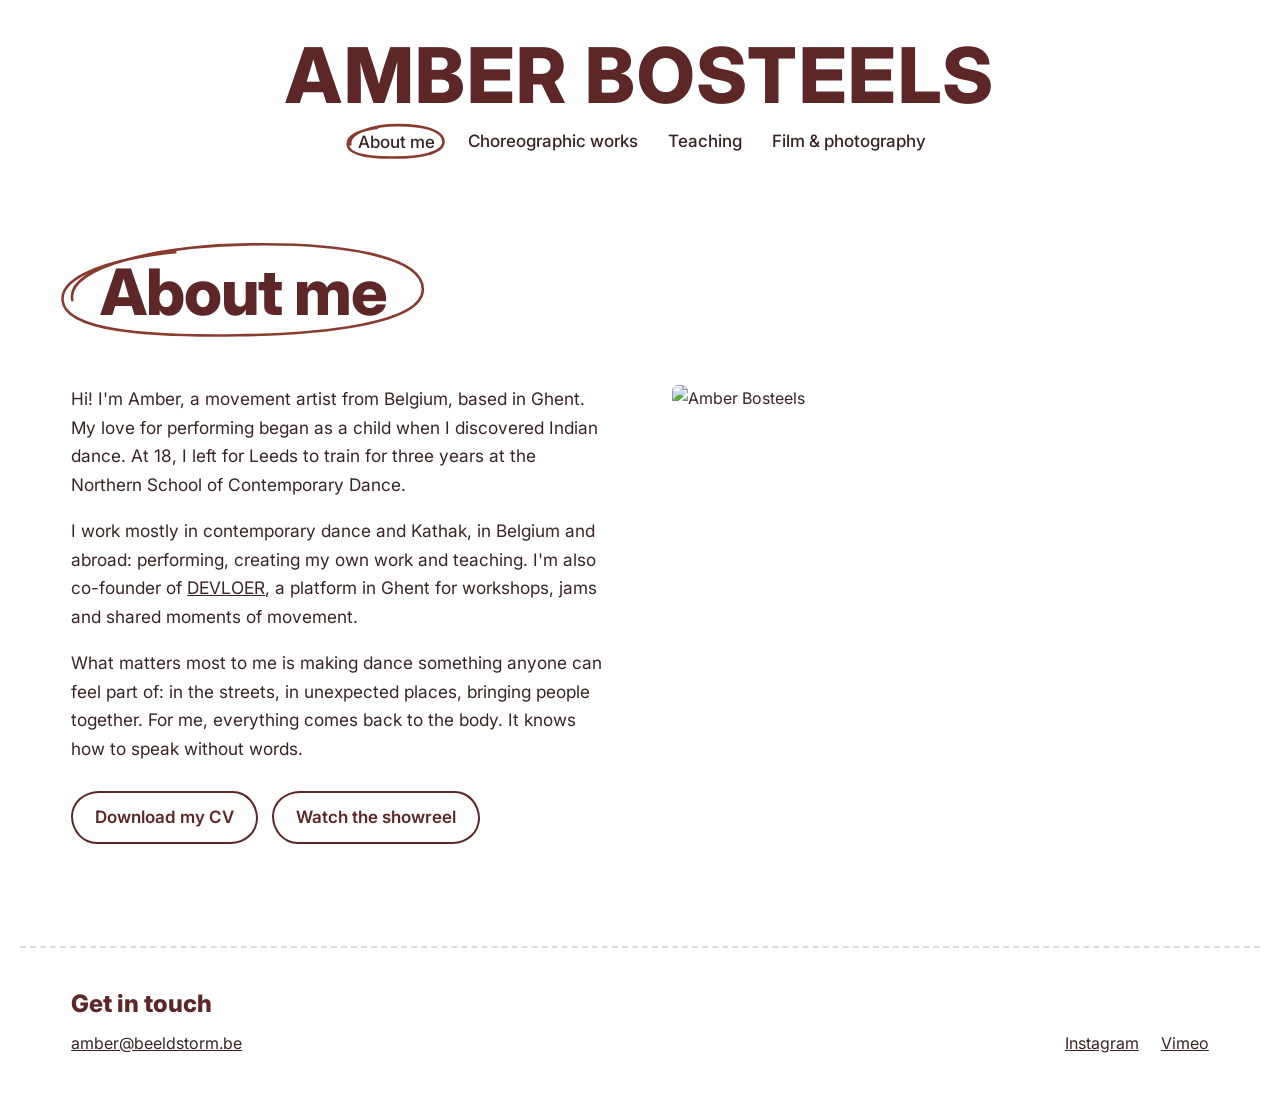
==== about.html @ 39d96292 "Add files via upload" ====
<!doctype html>
<html lang="en">
<head>
<meta charset="utf-8">
<meta name="viewport" content="width=device-width, initial-scale=1">
<title>About me | Amber Bosteels</title>
<meta name="description" content="Amber Bosteels, movement artist based in Ghent, Belgium.">
<link rel="stylesheet" href="style.css?v=5">
</head>
<body>

<header class="site-header">
  <a class="brand" href="index.html">AMBER BOSTEELS</a>
  <nav>
    <a href="about.html" aria-current="page" class="circled red">About me</a>
    <a href="works.html">Choreographic works</a>
    <a href="teaching.html">Teaching</a>
    <a href="film.html">Film &amp; photography</a>
  </nav>
</header>

<main>

  <section class="page">
    <h1 class="page-title"><span class="circled red">About me</span></h1>
    <div class="two-col">
      <div class="intro">
        <p>Hi! I'm Amber, a movement artist from Belgium, based in Ghent. My love for performing began as a child when I discovered Indian dance. At 18, I left for Leeds to train for three years at the Northern School of Contemporary Dance.</p>
        <p>I work mostly in contemporary dance and Kathak, in Belgium and abroad: performing, creating my own work and teaching. I'm also co-founder of <a href="https://www.instagram.com/devloer.broei/" target="_blank" rel="noopener">DEVLOER</a>, a platform in Ghent for workshops, jams and shared moments of movement.</p>
        <p>What matters most to me is making dance something anyone can feel part of: in the streets, in unexpected places, bringing people together. For me, everything comes back to the body. It knows how to speak without words.</p>
        <div class="buttons">
          <a class="button" href="cv.pdf" download>Download my CV</a>
          <a class="button" href="https://vimeo.com/1131301083" target="_blank" rel="noopener">Watch the showreel</a>
        </div>
      </div>
      <img src="https://static.wixstatic.com/media/43d5c8_027d87517b894922ac248a92ec621e15~mv2.jpg" alt="Amber Bosteels">
    </div>
  </section>

</main>

<footer>
  <div>
    <h2>Get in touch</h2>
    <p><a href="mailto:amber@beeldstorm.be">amber@beeldstorm.be</a></p>
  </div>
  <div class="socials">
    <a href="https://www.instagram.com/amberbosteels/" target="_blank" rel="noopener">Instagram</a>
    <a href="https://vimeo.com/user115808137" target="_blank" rel="noopener">Vimeo</a>
  </div>
</footer>

</body>
</html>
---- style.css ----
@import url('https://fonts.googleapis.com/css2?family=Inter:wght@400;500;600;800&display=swap');

:root {
  --paper: #ffffff;
  --card: #f7f1e4;
  --ink: #3a2424;
  --soft: #6a4545;
  --line: rgba(93, 39, 39, .18);
  --burgundy: #5d2727;
  --rust: #883c2f;
  --rose: #a45f53;
  --green: #2f5a4a;
  --max: 1240px;
  --side: clamp(18px, 4vw, 56px);
  --hand: "Inter", Helvetica, Arial, sans-serif;
}

* { box-sizing: border-box; }
html { scroll-behavior: smooth; }
@media (prefers-reduced-motion: reduce) { html { scroll-behavior: auto; } }
body {
  margin: 0;
  background: var(--paper);
  color: var(--ink);
  font-family: "Inter", Helvetica, Arial, sans-serif;
  font-size: clamp(16px, 1.1vw, 18.5px);
  line-height: 1.65;
}
a { color: inherit; }
img { display: block; width: 100%; height: auto; }
a:focus-visible { outline: 3px solid var(--rust); outline-offset: 4px; border-radius: 4px; }

/* ---------- Hand-drawn circle ---------- */
.circled { position: relative; display: inline-block; padding: .15em .45em; z-index: 0; }
.circled::after {
  content: ""; position: absolute; z-index: -1;
  inset: -.18em -.3em -.12em -.35em;
  background: center / 100% 100% no-repeat;
  transform: rotate(-2deg);
  pointer-events: none;
}
.circled.red::after    { background-image: url("data:image/svg+xml,%3Csvg xmlns='http://www.w3.org/2000/svg' viewBox='0 0 200 60' preserveAspectRatio='none'%3E%3Cpath d='M12 33C9 13 62 4 104 5c48 1 90 10 89 29-1 19-52 23-96 22C49 55 8 50 7 33 6 19 34 10 66 8' fill='none' stroke='%23883c2f' stroke-width='2.6' stroke-linecap='round' vector-effect='non-scaling-stroke'/%3E%3C/svg%3E"); }
.circled.blue::after   { background-image: url("data:image/svg+xml,%3Csvg xmlns='http://www.w3.org/2000/svg' viewBox='0 0 200 60' preserveAspectRatio='none'%3E%3Cpath d='M186 22C176 6 122 3 88 5 42 8 6 18 8 34c2 17 48 23 94 21 46-2 92-9 90-27-1-12-26-20-58-23' fill='none' stroke='%235d2727' stroke-width='2.6' stroke-linecap='round' vector-effect='non-scaling-stroke'/%3E%3C/svg%3E"); }
.circled.yellow::after { background-image: url("data:image/svg+xml,%3Csvg xmlns='http://www.w3.org/2000/svg' viewBox='0 0 200 60' preserveAspectRatio='none'%3E%3Cpath d='M20 40C2 26 36 6 98 5c56-1 98 11 95 29-3 17-58 22-104 21C40 54 4 46 9 30 13 17 44 9 80 7' fill='none' stroke='%23a45f53' stroke-width='2.6' stroke-linecap='round' vector-effect='non-scaling-stroke'/%3E%3C/svg%3E"); }
.circled.cream::after { background-image: url("data:image/svg+xml,%3Csvg xmlns='http://www.w3.org/2000/svg' viewBox='0 0 200 60' preserveAspectRatio='none'%3E%3Cpath d='M20 40C2 26 36 6 98 5c56-1 98 11 95 29-3 17-58 22-104 21C40 54 4 46 9 30 13 17 44 9 80 7' fill='none' stroke='%23f4ebd7' stroke-width='3.4' stroke-linecap='round' vector-effect='non-scaling-stroke'/%3E%3C/svg%3E"); }
.circled.green::after  { background-image: url("data:image/svg+xml,%3Csvg xmlns='http://www.w3.org/2000/svg' viewBox='0 0 200 60' preserveAspectRatio='none'%3E%3Cpath d='M30 10C68 2 156 2 188 22c14 16-30 33-90 34C46 57 6 48 8 31 10 16 50 8 92 6' fill='none' stroke='%232f5a4a' stroke-width='2.6' stroke-linecap='round' vector-effect='non-scaling-stroke'/%3E%3C/svg%3E"); }

/* ---------- Header ---------- */
.site-header {
  max-width: var(--max); margin: 0 auto;
  padding: 22px var(--side);
  display: flex; align-items: center; justify-content: space-between; gap: 16px 32px; flex-wrap: wrap;
}
.brand {
  font-family: var(--hand); font-weight: 800;
  font-size: clamp(22px, 2.2vw, 30px); text-decoration: none; letter-spacing: -.01em;
}
nav { display: flex; flex-wrap: wrap; gap: 6px 22px; font-family: var(--hand); font-size: 17px; }
nav a { text-decoration: none; padding: 2px 4px; }
nav a:hover { color: var(--rust); }
nav a[aria-current="page"] { position: relative; }

/* ---------- Home ---------- */
.hero { max-width: var(--max); margin: 0 auto; padding: 0 var(--side); }
.hero-frame { position: relative; overflow: hidden; border-radius: 6px; background: #000; }
.hero-frame img { width: 100%; height: auto; }
.hero-name {
  position: absolute; right: clamp(16px, 5%, 72px); bottom: clamp(14px, 9%, 80px);
  margin: 0; color: #fff;
  font-family: var(--hand); font-weight: 800; line-height: 1;
  font-size: clamp(32px, 6vw, 86px); letter-spacing: -.02em;
  text-align: right;
}
.hero-name .circled { padding: .1em .35em; }
.hero-name small {
  display: block; margin-top: .45em;
  font-size: .24em; font-weight: 400; letter-spacing: 0;
}

.themes {
  max-width: var(--max); margin: 0 auto;
  padding: clamp(48px, 6vw, 88px) var(--side) 0;
  display: grid; grid-template-columns: repeat(2, 1fr); gap: clamp(28px, 4vw, 56px);
}
.theme { text-decoration: none; display: block; }
.theme-img { aspect-ratio: 4 / 3; overflow: hidden; border-radius: 6px; background: var(--line); }
.theme-img img { width: 100%; height: 100%; object-fit: cover; transition: transform .5s ease; }
.theme:hover .theme-img img { transform: scale(1.03); }
@media (prefers-reduced-motion: reduce) { .theme-img img { transition: none; } }
.theme h2 {
  font-family: var(--hand); font-weight: 800;
  font-size: clamp(26px, 2.6vw, 38px); line-height: 1.1; margin: 22px 0 6px;
}
.theme p { margin: 0 0 8px; color: var(--soft); max-width: 46ch; }
.theme .more { font-family: var(--hand); font-weight: 600; text-decoration: underline; text-decoration-thickness: 2px; text-underline-offset: 5px; }
.theme:hover .more { color: var(--rust); }

.doodle-tile {
  aspect-ratio: 4 / 3; border-radius: 6px; background: var(--card);
  display: grid; place-items: center;
}
.doodle-tile svg { width: 46%; height: auto; }

/* ---------- Inner pages ---------- */
.page { max-width: var(--max); margin: 0 auto; padding: clamp(32px, 5vw, 72px) var(--side) 0; }
.page-title {
  font-family: var(--hand); font-weight: 800;
  font-size: clamp(36px, 5vw, 68px); line-height: 1.05; margin: 0 0 clamp(28px, 4vw, 56px);
}
.intro { max-width: 64ch; font-size: 1.08em; }
.intro p { margin: 0 0 18px; }

.two-col { display: grid; grid-template-columns: 1fr 1fr; gap: clamp(28px, 5vw, 72px); align-items: start; }
.two-col img { border-radius: 6px; }

.buttons { display: flex; flex-wrap: wrap; gap: 14px; margin-top: 28px; }
.button {
  font-family: var(--hand); font-weight: 600; font-size: 17px;
  display: inline-block; padding: 10px 22px; text-decoration: none;
  border: 2.5px solid var(--ink); border-radius: 999px 900px 980px 920px / 900px 980px 920px 999px;
}
.button:hover { background: var(--ink); color: var(--paper); }

/* Works */
.work {
  display: grid; grid-template-columns: 3fr 2fr; gap: clamp(24px, 4vw, 60px);
  align-items: center; padding: clamp(32px, 4vw, 56px) 0;
}
.work + .work { border-top: 2px dashed var(--line); }
.work:nth-of-type(even) { grid-template-columns: 2fr 3fr; }
.work:nth-of-type(even) img { order: 2; }
.work img { border-radius: 6px; }
.work h2 { font-family: var(--hand); font-weight: 800; font-size: clamp(26px, 2.6vw, 38px); line-height: 1.15; margin: 0 0 16px; }
.credits { color: var(--soft); font-size: .95em; }
.credits strong { color: var(--ink); font-weight: 600; }
.text-link { font-family: var(--hand); font-weight: 600; text-decoration-thickness: 2px; text-underline-offset: 5px; }
.text-link:hover { color: var(--rust); }

/* Teaching */
.teach-photos { display: grid; grid-template-columns: 1fr 1fr; gap: 20px; margin: 0 0 clamp(36px, 5vw, 64px); }
.teach-photos img { aspect-ratio: 1; object-fit: cover; border-radius: 6px; }
.teach-list { display: grid; grid-template-columns: 1fr 1fr; gap: 8px clamp(32px, 5vw, 80px); }
.teach-item { padding: 22px 0; border-top: 2px dashed var(--line); }
.teach-item h2 { font-family: var(--hand); font-weight: 800; font-size: clamp(22px, 2vw, 28px); margin: 0 0 8px; }
.teach-item p { margin: 0; }

/* Film */
.film-links { display: flex; flex-wrap: wrap; gap: 14px; margin-top: 28px; }

/* ---------- Footer ---------- */
footer {
  max-width: var(--max); margin: clamp(64px, 8vw, 120px) auto 0;
  padding: 36px var(--side) 48px;
  display: flex; flex-wrap: wrap; justify-content: space-between; gap: 20px;
  border-top: 2px dashed var(--line);
}
footer h2 { font-family: var(--hand); font-weight: 800; font-size: 24px; margin: 0 0 6px; }
footer p { margin: 0; }
.socials { display: flex; gap: 22px; align-items: end; font-family: var(--hand); }

/* ---------- Responsive ---------- */
@media (max-width: 900px) {
  .two-col, .work, .work:nth-of-type(even), .teach-list { grid-template-columns: 1fr; }
  .work:nth-of-type(even) img { order: 0; }
}
@media (max-width: 640px) {
  .themes { grid-template-columns: 1fr; }
  .site-header { flex-direction: column; align-items: flex-start; }
  nav { gap: 4px 16px; font-size: 16px; }
  .hero-name { right: 14px; bottom: 14px; }
  .hero-name small { font-size: .32em; }
}

/* Wix palette: burgundy headings */
.brand, .page-title, .theme h2, .work h2, .teach-item h2, footer h2 { color: var(--burgundy); }
.brand, .page-title, .theme h2, .work h2, .teach-item h2 { letter-spacing: -.015em; }
.button { border-color: var(--burgundy); color: var(--burgundy); }
.button:hover { background: var(--burgundy); color: var(--paper); }

/* ---------- v5: Louis Thuriot-style home ---------- */
.site-header { flex-direction: column; justify-content: center; gap: 10px; padding-top: clamp(24px, 3vw, 40px); padding-bottom: clamp(18px, 2vw, 28px); text-align: center; }
.brand { font-size: clamp(34px, 6vw, 84px); font-weight: 800; letter-spacing: .02em; line-height: 1; }
nav { justify-content: center; font-weight: 500; }

/* full-bleed photos, no white edges */
.hero { max-width: none; padding: 0; }
.hero img { width: 100%; height: auto; display: block; }

.banners { display: block; }
.banner {
  position: relative; display: grid; place-items: center;
  height: clamp(240px, 38vw, 520px); overflow: hidden;
  text-decoration: none; background: var(--burgundy);
}
.banner img {
  position: absolute; inset: 0; width: 100%; height: 100%; object-fit: cover;
  transition: transform .6s ease;
}
.banner::before { content: ""; position: absolute; inset: 0; background: rgba(40, 20, 20, .32); z-index: 1; transition: background .3s; }
.banner:hover::before { background: rgba(40, 20, 20, .18); }
.banner:hover img { transform: scale(1.03); }
@media (prefers-reduced-motion: reduce) { .banner img, .banner::before { transition: none; } }
.banner-title {
  position: relative; z-index: 2;
  color: #fff; font-weight: 800; text-transform: uppercase; text-align: center;
  font-size: clamp(28px, 5.4vw, 80px); line-height: 1; letter-spacing: .01em;
  padding: 0 16px;
}
.banner-title .circled { padding: .12em .4em; }
.banner-title .circled::after { inset: -.12em -.2em -.08em -.25em; }
.banner-film svg { position: absolute; z-index: 1; width: clamp(110px, 16vw, 220px); opacity: .22; right: 8%; top: 50%; transform: translateY(-50%) rotate(-6deg); }
.banner-film::before { display: none; }

/* footer right after the banners */
.banners + * , main:has(.banners) + footer { margin-top: 0; }
@media (max-width: 640px) {
  .site-header { align-items: center; }
  .banner-title .circled::after { inset: -.2em -.15em -.12em -.2em; }
}
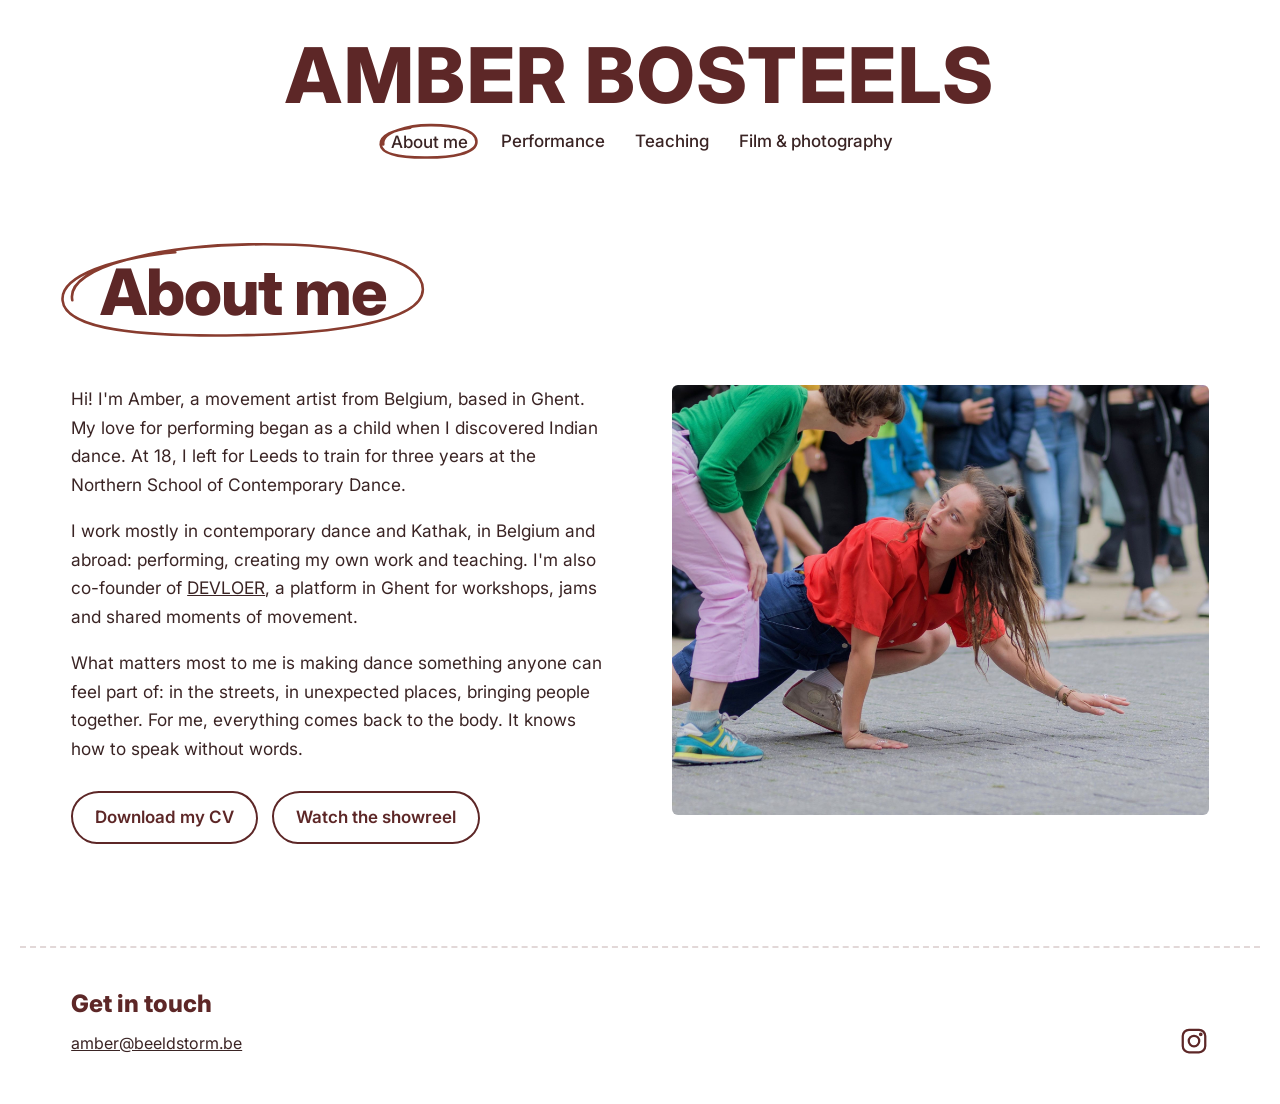
==== commit a3eeec80: "Add files via upload" ====
--- a/about.html
+++ b/about.html
@@ -5,7 +5,7 @@
 <meta name="viewport" content="width=device-width, initial-scale=1">
 <title>About me | Amber Bosteels</title>
 <meta name="description" content="Amber Bosteels, movement artist based in Ghent, Belgium.">
-<link rel="stylesheet" href="style.css?v=5">
+<link rel="stylesheet" href="style.css?v=6">
 </head>
 <body>
 
@@ -13,7 +13,7 @@
   <a class="brand" href="index.html">AMBER BOSTEELS</a>
   <nav>
     <a href="about.html" aria-current="page" class="circled red">About me</a>
-    <a href="works.html">Choreographic works</a>
+    <a href="performance.html">Performance</a>
     <a href="teaching.html">Teaching</a>
     <a href="film.html">Film &amp; photography</a>
   </nav>
@@ -33,7 +33,7 @@
           <a class="button" href="https://vimeo.com/1131301083" target="_blank" rel="noopener">Watch the showreel</a>
         </div>
       </div>
-      <img src="https://static.wixstatic.com/media/43d5c8_027d87517b894922ac248a92ec621e15~mv2.jpg" alt="Amber Bosteels">
+      <img src="img/about.jpg" alt="Amber Bosteels">
     </div>
   </section>
 
@@ -45,8 +45,9 @@
     <p><a href="mailto:amber@beeldstorm.be">amber@beeldstorm.be</a></p>
   </div>
   <div class="socials">
-    <a href="https://www.instagram.com/amberbosteels/" target="_blank" rel="noopener">Instagram</a>
-    <a href="https://vimeo.com/user115808137" target="_blank" rel="noopener">Vimeo</a>
+    <a class="insta" href="https://www.instagram.com/amberbosteels/" target="_blank" rel="noopener" aria-label="Instagram">
+      <svg viewBox="0 0 24 24" width="30" height="30" fill="none" stroke="currentColor" stroke-width="1.8" stroke-linecap="round" stroke-linejoin="round" aria-hidden="true"><rect x="3" y="3" width="18" height="18" rx="5"/><circle cx="12" cy="12" r="4.2"/><circle cx="17.4" cy="6.6" r=".6" fill="currentColor"/></svg>
+    </a>
   </div>
 </footer>
 
--- a/style.css
+++ b/style.css
@@ -217,3 +217,8 @@
   .site-header { align-items: center; }
   .banner-title .circled::after { inset: -.2em -.15em -.12em -.2em; }
 }
+
+/* ---------- v6 ---------- */
+.hero { margin-bottom: clamp(10px, 1.4vw, 18px); } /* white strip after the first photo */
+.socials .insta { color: var(--burgundy); display: inline-flex; }
+.socials .insta:hover { color: var(--rust); }
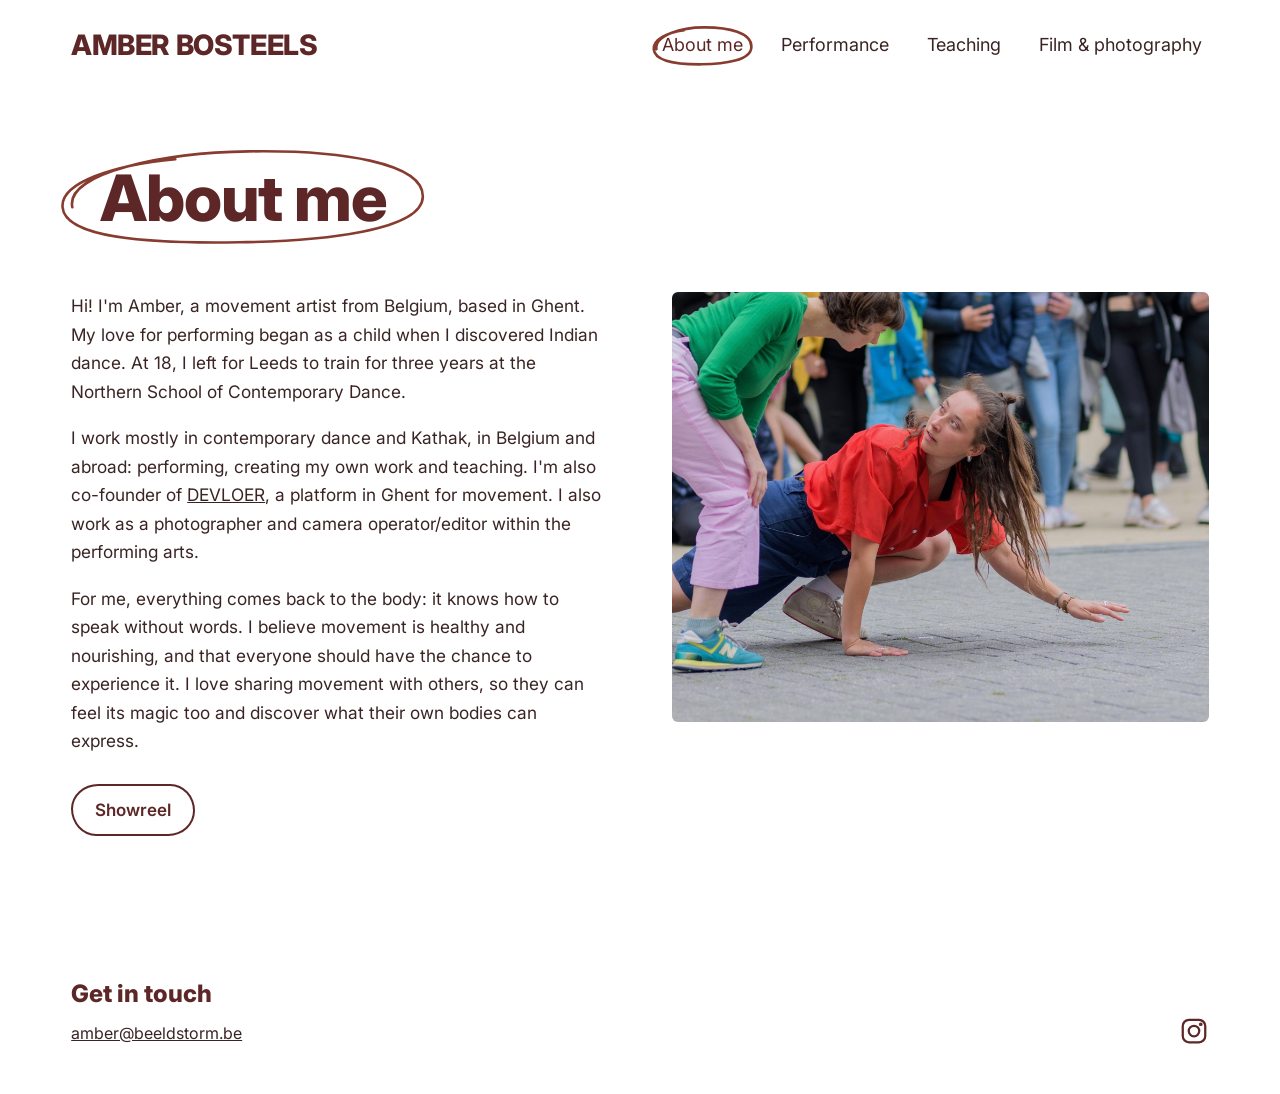
==== commit f22ea872: "Add files via upload" ====
--- a/about.html
+++ b/about.html
@@ -1,55 +1,50 @@
 <!doctype html>
 <html lang="en">
 <head>
-<meta charset="utf-8">
-<meta name="viewport" content="width=device-width, initial-scale=1">
-<title>About me | Amber Bosteels</title>
-<meta name="description" content="Amber Bosteels, movement artist based in Ghent, Belgium.">
-<link rel="stylesheet" href="style.css?v=6">
+  <meta charset="utf-8">
+  <meta name="viewport" content="width=device-width, initial-scale=1">
+  <title>About me | Amber Bosteels</title>
+  <meta name="description" content="Amber Bosteels, movement artist, photographer and camera operator/editor based in Ghent, Belgium.">
+  <link rel="stylesheet" href="style.css?v=10">
+  <link rel="stylesheet" href="navigation-hover.css?v=1">
 </head>
 <body>
+  <header class="site-header">
+    <a class="brand" href="index.html">AMBER BOSTEELS</a>
+    <nav aria-label="Main navigation">
+      <a href="about.html" aria-current="page" class="circled red">About me</a>
+      <a href="performance.html">Performance</a>
+      <a href="teaching.html">Teaching</a>
+      <a href="film.html">Film &amp; photography</a>
+    </nav>
+  </header>
 
-<header class="site-header">
-  <a class="brand" href="index.html">AMBER BOSTEELS</a>
-  <nav>
-    <a href="about.html" aria-current="page" class="circled red">About me</a>
-    <a href="performance.html">Performance</a>
-    <a href="teaching.html">Teaching</a>
-    <a href="film.html">Film &amp; photography</a>
-  </nav>
-</header>
-
-<main>
-
-  <section class="page">
-    <h1 class="page-title"><span class="circled red">About me</span></h1>
-    <div class="two-col">
-      <div class="intro">
-        <p>Hi! I'm Amber, a movement artist from Belgium, based in Ghent. My love for performing began as a child when I discovered Indian dance. At 18, I left for Leeds to train for three years at the Northern School of Contemporary Dance.</p>
-        <p>I work mostly in contemporary dance and Kathak, in Belgium and abroad: performing, creating my own work and teaching. I'm also co-founder of <a href="https://www.instagram.com/devloer.broei/" target="_blank" rel="noopener">DEVLOER</a>, a platform in Ghent for workshops, jams and shared moments of movement.</p>
-        <p>What matters most to me is making dance something anyone can feel part of: in the streets, in unexpected places, bringing people together. For me, everything comes back to the body. It knows how to speak without words.</p>
-        <div class="buttons">
-          <a class="button" href="cv.pdf" download>Download my CV</a>
-          <a class="button" href="https://vimeo.com/1131301083" target="_blank" rel="noopener">Watch the showreel</a>
+  <main>
+    <section class="page">
+      <h1 class="page-title"><span class="circled red">About me</span></h1>
+      <div class="two-col">
+        <div class="intro">
+          <p>Hi! I'm Amber, a movement artist from Belgium, based in Ghent. My love for performing began as a child when I discovered Indian dance. At 18, I left for Leeds to train for three years at the Northern School of Contemporary Dance.</p>
+          <p>I work mostly in contemporary dance and Kathak, in Belgium and abroad: performing, creating my own work and teaching. I'm also co-founder of <a href="https://www.instagram.com/devloer.broei/" target="_blank" rel="noopener">DEVLOER</a>, a platform in Ghent for movement. I also work as a photographer and camera operator/editor within the performing arts.</p>
+          <p>For me, everything comes back to the body: it knows how to speak without words. I believe movement is healthy and nourishing, and that everyone should have the chance to experience it. I love sharing movement with others, so they can feel its magic too and discover what their own bodies can express.</p>
+          <div class="buttons">
+            <a class="button" href="https://vimeo.com/1131301083" target="_blank" rel="noopener">Showreel</a>
+          </div>
         </div>
+        <img src="img/about.jpg" alt="Amber Bosteels">
       </div>
-      <img src="img/about.jpg" alt="Amber Bosteels">
+    </section>
+  </main>
+  <footer>
+    <div>
+      <h2>Get in touch</h2>
+      <p><a href="mailto:amber@beeldstorm.be">amber@beeldstorm.be</a></p>
     </div>
-  </section>
-
-</main>
-
-<footer>
-  <div>
-    <h2>Get in touch</h2>
-    <p><a href="mailto:amber@beeldstorm.be">amber@beeldstorm.be</a></p>
-  </div>
-  <div class="socials">
-    <a class="insta" href="https://www.instagram.com/amberbosteels/" target="_blank" rel="noopener" aria-label="Instagram">
-      <svg viewBox="0 0 24 24" width="30" height="30" fill="none" stroke="currentColor" stroke-width="1.8" stroke-linecap="round" stroke-linejoin="round" aria-hidden="true"><rect x="3" y="3" width="18" height="18" rx="5"/><circle cx="12" cy="12" r="4.2"/><circle cx="17.4" cy="6.6" r=".6" fill="currentColor"/></svg>
-    </a>
-  </div>
-</footer>
-
+    <div class="socials">
+      <a class="insta" href="https://www.instagram.com/amberbosteels/" target="_blank" rel="noopener" aria-label="Instagram">
+        <svg viewBox="0 0 24 24" width="30" height="30" fill="none" stroke="currentColor" stroke-width="1.8" stroke-linecap="round" stroke-linejoin="round" aria-hidden="true"><rect x="3" y="3" width="18" height="18" rx="5"/><circle cx="12" cy="12" r="4.2"/><circle cx="17.4" cy="6.6" r=".6" fill="currentColor"/></svg>
+      </a>
+    </div>
+  </footer>
 </body>
 </html>
--- a/style.css
+++ b/style.css
@@ -14,7 +14,6 @@
   --side: clamp(18px, 4vw, 56px);
   --hand: "Inter", Helvetica, Arial, sans-serif;
 }
-
 * { box-sizing: border-box; }
 html { scroll-behavior: smooth; }
 @media (prefers-reduced-motion: reduce) { html { scroll-behavior: auto; } }
@@ -30,7 +29,7 @@
 img { display: block; width: 100%; height: auto; }
 a:focus-visible { outline: 3px solid var(--rust); outline-offset: 4px; border-radius: 4px; }
 
-/* ---------- Hand-drawn circle ---------- */
+/* Hand-drawn circle */
 .circled { position: relative; display: inline-block; padding: .15em .45em; z-index: 0; }
 .circled::after {
   content: ""; position: absolute; z-index: -1;
@@ -39,13 +38,13 @@
   transform: rotate(-2deg);
   pointer-events: none;
 }
-.circled.red::after    { background-image: url("data:image/svg+xml,%3Csvg xmlns='http://www.w3.org/2000/svg' viewBox='0 0 200 60' preserveAspectRatio='none'%3E%3Cpath d='M12 33C9 13 62 4 104 5c48 1 90 10 89 29-1 19-52 23-96 22C49 55 8 50 7 33 6 19 34 10 66 8' fill='none' stroke='%23883c2f' stroke-width='2.6' stroke-linecap='round' vector-effect='non-scaling-stroke'/%3E%3C/svg%3E"); }
-.circled.blue::after   { background-image: url("data:image/svg+xml,%3Csvg xmlns='http://www.w3.org/2000/svg' viewBox='0 0 200 60' preserveAspectRatio='none'%3E%3Cpath d='M186 22C176 6 122 3 88 5 42 8 6 18 8 34c2 17 48 23 94 21 46-2 92-9 90-27-1-12-26-20-58-23' fill='none' stroke='%235d2727' stroke-width='2.6' stroke-linecap='round' vector-effect='non-scaling-stroke'/%3E%3C/svg%3E"); }
+.circled.red::after { background-image: url("data:image/svg+xml,%3Csvg xmlns='http://www.w3.org/2000/svg' viewBox='0 0 200 60' preserveAspectRatio='none'%3E%3Cpath d='M12 33C9 13 62 4 104 5c48 1 90 10 89 29-1 19-52 23-96 22C49 55 8 50 7 33 6 19 34 10 66 8' fill='none' stroke='%23883c2f' stroke-width='2.6' stroke-linecap='round' vector-effect='non-scaling-stroke'/%3E%3C/svg%3E"); }
+.circled.blue::after { background-image: url("data:image/svg+xml,%3Csvg xmlns='http://www.w3.org/2000/svg' viewBox='0 0 200 60' preserveAspectRatio='none'%3E%3Cpath d='M186 22C176 6 122 3 88 5 42 8 6 18 8 34c2 17 48 23 94 21 46-2 92-9 90-27-1-12-26-20-58-23' fill='none' stroke='%235d2727' stroke-width='2.6' stroke-linecap='round' vector-effect='non-scaling-stroke'/%3E%3C/svg%3E"); }
 .circled.yellow::after { background-image: url("data:image/svg+xml,%3Csvg xmlns='http://www.w3.org/2000/svg' viewBox='0 0 200 60' preserveAspectRatio='none'%3E%3Cpath d='M20 40C2 26 36 6 98 5c56-1 98 11 95 29-3 17-58 22-104 21C40 54 4 46 9 30 13 17 44 9 80 7' fill='none' stroke='%23a45f53' stroke-width='2.6' stroke-linecap='round' vector-effect='non-scaling-stroke'/%3E%3C/svg%3E"); }
 .circled.cream::after { background-image: url("data:image/svg+xml,%3Csvg xmlns='http://www.w3.org/2000/svg' viewBox='0 0 200 60' preserveAspectRatio='none'%3E%3Cpath d='M20 40C2 26 36 6 98 5c56-1 98 11 95 29-3 17-58 22-104 21C40 54 4 46 9 30 13 17 44 9 80 7' fill='none' stroke='%23f4ebd7' stroke-width='3.4' stroke-linecap='round' vector-effect='non-scaling-stroke'/%3E%3C/svg%3E"); }
-.circled.green::after  { background-image: url("data:image/svg+xml,%3Csvg xmlns='http://www.w3.org/2000/svg' viewBox='0 0 200 60' preserveAspectRatio='none'%3E%3Cpath d='M30 10C68 2 156 2 188 22c14 16-30 33-90 34C46 57 6 48 8 31 10 16 50 8 92 6' fill='none' stroke='%232f5a4a' stroke-width='2.6' stroke-linecap='round' vector-effect='non-scaling-stroke'/%3E%3C/svg%3E"); }
-
-/* ---------- Header ---------- */
+.circled.green::after { background-image: url("data:image/svg+xml,%3Csvg xmlns='http://www.w3.org/2000/svg' viewBox='0 0 200 60' preserveAspectRatio='none'%3E%3Cpath d='M30 10C68 2 156 2 188 22c14 16-30 33-90 34C46 57 6 48 8 31 10 16 50 8 92 6' fill='none' stroke='%232f5a4a' stroke-width='2.6' stroke-linecap='round' vector-effect='non-scaling-stroke'/%3E%3C/svg%3E"); }
+
+/* Header */
 .site-header {
   max-width: var(--max); margin: 0 auto;
   padding: 22px var(--side);
@@ -60,7 +59,7 @@
 nav a:hover { color: var(--rust); }
 nav a[aria-current="page"] { position: relative; }
 
-/* ---------- Home ---------- */
+/* Home */
 .hero { max-width: var(--max); margin: 0 auto; padding: 0 var(--side); }
 .hero-frame { position: relative; overflow: hidden; border-radius: 6px; background: #000; }
 .hero-frame img { width: 100%; height: auto; }
@@ -72,11 +71,9 @@
   text-align: right;
 }
 .hero-name .circled { padding: .1em .35em; }
-.hero-name small {
-  display: block; margin-top: .45em;
-  font-size: .24em; font-weight: 400; letter-spacing: 0;
-}
-
+.hero-name small { display: block; margin-top: .45em; font-size: .24em; font-weight: 400; letter-spacing: 0; }
+
+/* Older theme/banner styles retained for any existing pages that use them */
 .themes {
   max-width: var(--max); margin: 0 auto;
   padding: clamp(48px, 6vw, 88px) var(--side) 0;
@@ -87,45 +84,42 @@
 .theme-img img { width: 100%; height: 100%; object-fit: cover; transition: transform .5s ease; }
 .theme:hover .theme-img img { transform: scale(1.03); }
 @media (prefers-reduced-motion: reduce) { .theme-img img { transition: none; } }
-.theme h2 {
-  font-family: var(--hand); font-weight: 800;
-  font-size: clamp(26px, 2.6vw, 38px); line-height: 1.1; margin: 22px 0 6px;
-}
+.theme h2 { font-family: var(--hand); font-weight: 800; font-size: clamp(26px, 2.6vw, 38px); line-height: 1.1; margin: 22px 0 6px; }
 .theme p { margin: 0 0 8px; color: var(--soft); max-width: 46ch; }
 .theme .more { font-family: var(--hand); font-weight: 600; text-decoration: underline; text-decoration-thickness: 2px; text-underline-offset: 5px; }
 .theme:hover .more { color: var(--rust); }
-
-.doodle-tile {
-  aspect-ratio: 4 / 3; border-radius: 6px; background: var(--card);
-  display: grid; place-items: center;
-}
+.doodle-tile { aspect-ratio: 4 / 3; border-radius: 6px; background: var(--card); display: grid; place-items: center; }
 .doodle-tile svg { width: 46%; height: auto; }
-
-/* ---------- Inner pages ---------- */
+.themes {
+  max-width: var(--max); margin: 0 auto;
+  padding: clamp(48px, 6vw, 88px) var(--side) 0;
+  display: grid; grid-template-columns: repeat(2, 1fr); gap: clamp(28px, 4vw, 56px);
+}
+.theme { text-decoration: none; display: block; }
+.theme-img { aspect-ratio: 4 / 3; overflow: hidden; border-radius: 6px; background: var(--line); }
+.theme-img img { width: 100%; height: 100%; object-fit: cover; transition: transform .5s ease; }
+.theme:hover .theme-img img { transform: scale(1.03); }
+@media (prefers-reduced-motion: reduce) { .theme-img img { transition: none; } }
+.theme h2 { font-family: var(--hand); font-weight: 800; font-size: clamp(26px, 2.6vw, 38px); line-height: 1.1; margin: 22px 0 6px; }
+.theme p { margin: 0 0 8px; color: var(--soft); max-width: 46ch; }
+.theme .more { font-family: var(--hand); font-weight: 600; text-decoration: underline; text-decoration-thickness: 2px; text-underline-offset: 5px; }
+.theme:hover .more { color: var(--rust); }
+.doodle-tile { aspect-ratio: 4 / 3; border-radius: 6px; background: var(--card); display: grid; place-items: center; }
+.doodle-tile svg { width: 46%; height: auto; }
+
+/* Inner pages */
 .page { max-width: var(--max); margin: 0 auto; padding: clamp(32px, 5vw, 72px) var(--side) 0; }
-.page-title {
-  font-family: var(--hand); font-weight: 800;
-  font-size: clamp(36px, 5vw, 68px); line-height: 1.05; margin: 0 0 clamp(28px, 4vw, 56px);
-}
+.page-title { font-family: var(--hand); font-weight: 800; font-size: clamp(36px, 5vw, 68px); line-height: 1.05; margin: 0 0 clamp(28px, 4vw, 56px); }
 .intro { max-width: 64ch; font-size: 1.08em; }
 .intro p { margin: 0 0 18px; }
-
 .two-col { display: grid; grid-template-columns: 1fr 1fr; gap: clamp(28px, 5vw, 72px); align-items: start; }
 .two-col img { border-radius: 6px; }
-
 .buttons { display: flex; flex-wrap: wrap; gap: 14px; margin-top: 28px; }
-.button {
-  font-family: var(--hand); font-weight: 600; font-size: 17px;
-  display: inline-block; padding: 10px 22px; text-decoration: none;
-  border: 2.5px solid var(--ink); border-radius: 999px 900px 980px 920px / 900px 980px 920px 999px;
-}
+.button { font-family: var(--hand); font-weight: 600; font-size: 17px; display: inline-block; padding: 10px 22px; text-decoration: none; border: 2.5px solid var(--ink); border-radius: 999px 900px 980px 920px / 900px 980px 920px 999px; }
 .button:hover { background: var(--ink); color: var(--paper); }
 
 /* Works */
-.work {
-  display: grid; grid-template-columns: 3fr 2fr; gap: clamp(24px, 4vw, 60px);
-  align-items: center; padding: clamp(32px, 4vw, 56px) 0;
-}
+.work { display: grid; grid-template-columns: 3fr 2fr; gap: clamp(24px, 4vw, 60px); align-items: center; padding: clamp(32px, 4vw, 56px) 0; }
 .work + .work { border-top: 2px dashed var(--line); }
 .work:nth-of-type(even) { grid-template-columns: 2fr 3fr; }
 .work:nth-of-type(even) img { order: 2; }
@@ -136,56 +130,56 @@
 .text-link { font-family: var(--hand); font-weight: 600; text-decoration-thickness: 2px; text-underline-offset: 5px; }
 .text-link:hover { color: var(--rust); }
 
-/* Teaching */
-.teach-photos { display: grid; grid-template-columns: 1fr 1fr; gap: 20px; margin: 0 0 clamp(36px, 5vw, 64px); }
-.teach-photos img { aspect-ratio: 1; object-fit: cover; border-radius: 6px; }
-.teach-list { display: grid; grid-template-columns: 1fr 1fr; gap: 8px clamp(32px, 5vw, 80px); }
-.teach-item { padding: 22px 0; border-top: 2px dashed var(--line); }
-.teach-item h2 { font-family: var(--hand); font-weight: 800; font-size: clamp(22px, 2vw, 28px); margin: 0 0 8px; }
-.teach-item p { margin: 0; }
+/* Teaching: six square photo cards */
+.teach-grid {
+  display: grid;
+  grid-template-columns: repeat(3, minmax(0, 1fr));
+  gap: clamp(30px, 4vw, 54px) clamp(20px, 3vw, 38px);
+  margin: clamp(36px, 5vw, 64px) 0 0;
+}
+.teach-card { min-width: 0; }
+.teach-card img {
+  width: 100%; aspect-ratio: 1 / 1; height: auto; object-fit: cover;
+  border-radius: 6px; background: var(--card);
+}
+.teach-card h2 {
+  font-family: var(--hand); font-weight: 800;
+  font-size: clamp(21px, 1.8vw, 28px); line-height: 1.18;
+  margin: 20px 0 10px;
+}
+.teach-card p { margin: 0; }
 
 /* Film */
 .film-links { display: flex; flex-wrap: wrap; gap: 14px; margin-top: 28px; }
 
-/* ---------- Footer ---------- */
+/* Footer: intentionally no dotted line above Get in touch */
 footer {
   max-width: var(--max); margin: clamp(64px, 8vw, 120px) auto 0;
   padding: 36px var(--side) 48px;
   display: flex; flex-wrap: wrap; justify-content: space-between; gap: 20px;
-  border-top: 2px dashed var(--line);
+  border-top: none;
 }
 footer h2 { font-family: var(--hand); font-weight: 800; font-size: 24px; margin: 0 0 6px; }
 footer p { margin: 0; }
 .socials { display: flex; gap: 22px; align-items: end; font-family: var(--hand); }
 
-/* ---------- Responsive ---------- */
+/* Responsive */
 @media (max-width: 900px) {
-  .two-col, .work, .work:nth-of-type(even), .teach-list { grid-template-columns: 1fr; }
+  .two-col, .work, .work:nth-of-type(even) { grid-template-columns: 1fr; }
   .work:nth-of-type(even) img { order: 0; }
+  .teach-grid { grid-template-columns: repeat(2, minmax(0, 1fr)); }
 }
 @media (max-width: 640px) {
   .themes { grid-template-columns: 1fr; }
-  .site-header { flex-direction: column; align-items: flex-start; }
-  nav { gap: 4px 16px; font-size: 16px; }
+  .site-header { flex-direction: column; align-items: center; justify-content: center; gap: 10px; padding-top: clamp(24px, 3vw, 40px); padding-bottom: clamp(18px, 2vw, 28px); text-align: center; }
+  .brand { font-size: clamp(34px, 6vw, 84px); font-weight: 800; letter-spacing: .02em; line-height: 1; }
+  nav { justify-content: center; gap: 4px 16px; font-size: 16px; font-weight: 500; }
   .hero-name { right: 14px; bottom: 14px; }
   .hero-name small { font-size: .32em; }
-}
-
-/* Wix palette: burgundy headings */
-.brand, .page-title, .theme h2, .work h2, .teach-item h2, footer h2 { color: var(--burgundy); }
-.brand, .page-title, .theme h2, .work h2, .teach-item h2 { letter-spacing: -.015em; }
-.button { border-color: var(--burgundy); color: var(--burgundy); }
-.button:hover { background: var(--burgundy); color: var(--paper); }
-
-/* ---------- v5: Louis Thuriot-style home ---------- */
-.site-header { flex-direction: column; justify-content: center; gap: 10px; padding-top: clamp(24px, 3vw, 40px); padding-bottom: clamp(18px, 2vw, 28px); text-align: center; }
-.brand { font-size: clamp(34px, 6vw, 84px); font-weight: 800; letter-spacing: .02em; line-height: 1; }
-nav { justify-content: center; font-weight: 500; }
-
-/* full-bleed photos, no white edges */
-.hero { max-width: none; padding: 0; }
-.hero img { width: 100%; height: auto; display: block; }
-
+  .teach-grid { grid-template-columns: 1fr; gap: 38px; }
+}
+
+/* Full-width photo banners, preserved for existing content */
 .banners { display: block; }
 .banner {
   position: relative; display: grid; place-items: center;
@@ -201,8 +195,8 @@
 .banner:hover img { transform: scale(1.03); }
 @media (prefers-reduced-motion: reduce) { .banner img, .banner::before { transition: none; } }
 .banner-title {
-  position: relative; z-index: 2;
-  color: #fff; font-weight: 800; text-transform: uppercase; text-align: center;
+  position: relative; z-index: 2; color: #fff; font-weight: 800;
+  text-transform: uppercase; text-align: center;
   font-size: clamp(28px, 5.4vw, 80px); line-height: 1; letter-spacing: .01em;
   padding: 0 16px;
 }
@@ -210,15 +204,14 @@
 .banner-title .circled::after { inset: -.12em -.2em -.08em -.25em; }
 .banner-film svg { position: absolute; z-index: 1; width: clamp(110px, 16vw, 220px); opacity: .22; right: 8%; top: 50%; transform: translateY(-50%) rotate(-6deg); }
 .banner-film::before { display: none; }
-
-/* footer right after the banners */
-.banners + * , main:has(.banners) + footer { margin-top: 0; }
-@media (max-width: 640px) {
-  .site-header { align-items: center; }
-  .banner-title .circled::after { inset: -.2em -.15em -.12em -.2em; }
-}
-
-/* ---------- v6 ---------- */
-.hero { margin-bottom: clamp(10px, 1.4vw, 18px); } /* white strip after the first photo */
+.banners + *, main:has(.banners) + footer { margin-top: 0; }
+@media (max-width: 640px) { .banner-title .circled::after { inset: -.2em -.15em -.12em -.2em; } }
+
+/* Palette and navigation refinements */
+.brand, .page-title, .theme h2, .work h2, .teach-card h2, footer h2 { color: var(--burgundy); }
+.brand, .page-title, .theme h2, .work h2, .teach-card h2 { letter-spacing: -.015em; }
+.button { border-color: var(--burgundy); color: var(--burgundy); }
+.button:hover { background: var(--burgundy); color: var(--paper); }
+.hero { margin-bottom: clamp(10px, 1.4vw, 18px); }
 .socials .insta { color: var(--burgundy); display: inline-flex; }
 .socials .insta:hover { color: var(--rust); }
--- a/navigation-hover.css
+++ b/navigation-hover.css
@@ -0,0 +1,54 @@
+/* Navigation hover circles + slightly larger navigation labels.
+   Link this stylesheet after style.css on every page. */
+.site-header nav {
+  gap: 8px 24px;
+  font-size: clamp(18px, 1.35vw, 20px);
+}
+
+.site-header nav a {
+  position: relative;
+  display: inline-block;
+  padding: 5px 7px;
+  isolation: isolate;
+  transition: color .2s ease;
+}
+
+.site-header nav a::after {
+  content: "";
+  position: absolute;
+  z-index: -1;
+  inset: -1px -5px -2px -5px;
+  background: center / 100% 100% no-repeat url("data:image/svg+xml,%3Csvg xmlns='http://www.w3.org/2000/svg' viewBox='0 0 200 60' preserveAspectRatio='none'%3E%3Cpath d='M20 40C2 26 36 6 98 5c56-1 98 11 95 29-3 17-58 22-104 21C40 54 4 46 9 30 13 17 44 9 80 7' fill='none' stroke='%235d2727' stroke-width='2.6' stroke-linecap='round' vector-effect='non-scaling-stroke'/%3E%3C/svg%3E");
+  opacity: 0;
+  transform: rotate(-2deg) scale(.96);
+  transition: opacity .2s ease, transform .2s ease;
+  pointer-events: none;
+}
+
+.site-header nav a:hover,
+.site-header nav a:focus-visible,
+.site-header nav a[aria-current="page"] {
+  color: var(--burgundy, #5d2727);
+}
+
+.site-header nav a:hover::after,
+.site-header nav a:focus-visible::after,
+.site-header nav a[aria-current="page"]::after {
+  opacity: 1;
+  transform: rotate(-2deg) scale(1);
+}
+
+/* Keep navigation easy to use on smaller screens too. */
+@media (max-width: 640px) {
+  .site-header nav {
+    gap: 7px 14px;
+    font-size: 17px;
+  }
+}
+
+@media (prefers-reduced-motion: reduce) {
+  .site-header nav a,
+  .site-header nav a::after {
+    transition: none;
+  }
+}
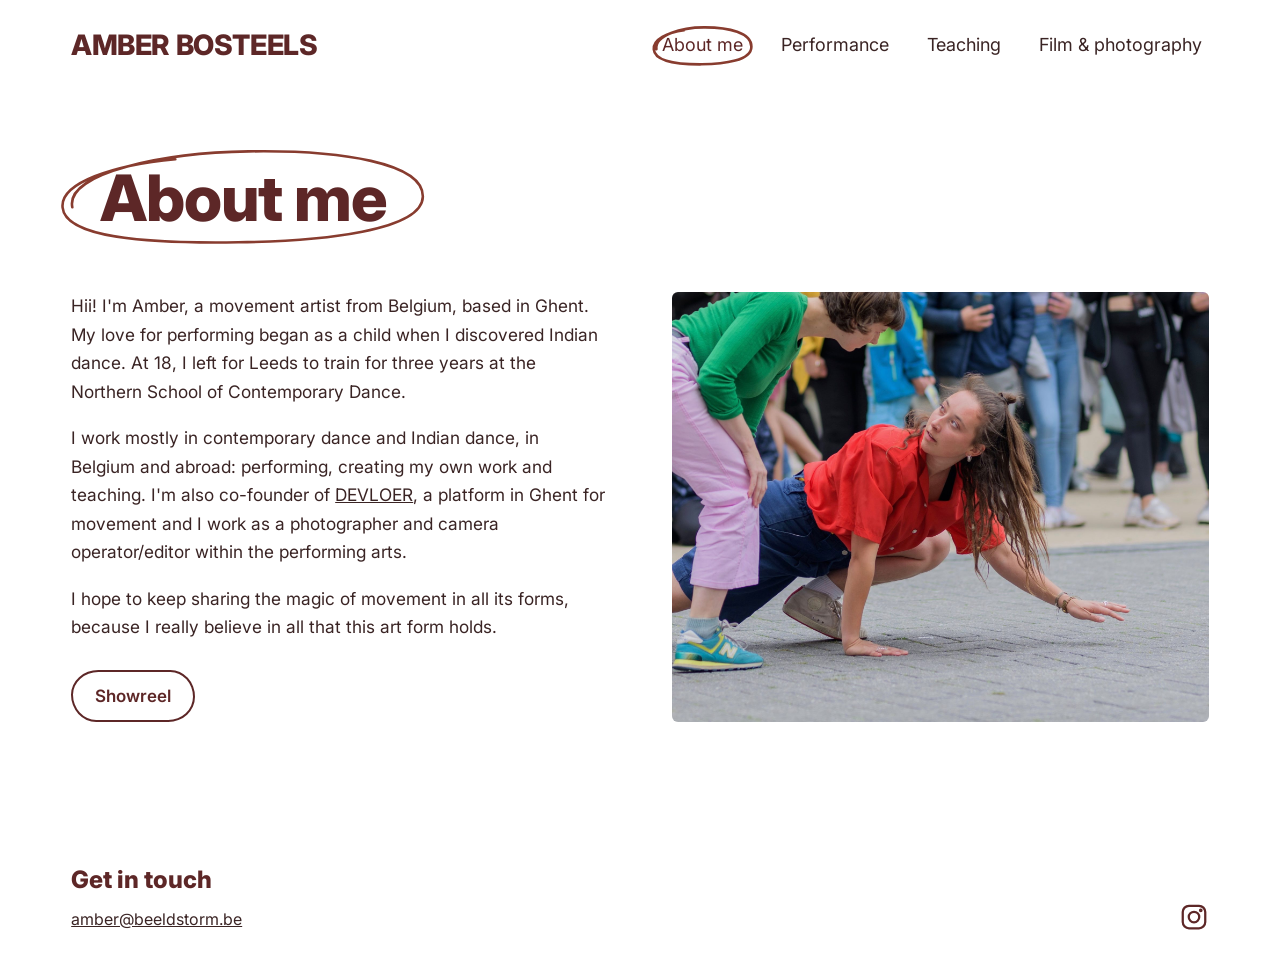
==== commit e8f79f3f: "Add files via upload" ====
--- a/about.html
+++ b/about.html
@@ -5,7 +5,7 @@
   <meta name="viewport" content="width=device-width, initial-scale=1">
   <title>About me | Amber Bosteels</title>
   <meta name="description" content="Amber Bosteels, movement artist, photographer and camera operator/editor based in Ghent, Belgium.">
-  <link rel="stylesheet" href="style.css?v=10">
+  <link rel="stylesheet" href="style.css?v=11">
   <link rel="stylesheet" href="navigation-hover.css?v=1">
 </head>
 <body>
@@ -24,9 +24,9 @@
       <h1 class="page-title"><span class="circled red">About me</span></h1>
       <div class="two-col">
         <div class="intro">
-          <p>Hi! I'm Amber, a movement artist from Belgium, based in Ghent. My love for performing began as a child when I discovered Indian dance. At 18, I left for Leeds to train for three years at the Northern School of Contemporary Dance.</p>
-          <p>I work mostly in contemporary dance and Kathak, in Belgium and abroad: performing, creating my own work and teaching. I'm also co-founder of <a href="https://www.instagram.com/devloer.broei/" target="_blank" rel="noopener">DEVLOER</a>, a platform in Ghent for movement. I also work as a photographer and camera operator/editor within the performing arts.</p>
-          <p>For me, everything comes back to the body: it knows how to speak without words. I believe movement is healthy and nourishing, and that everyone should have the chance to experience it. I love sharing movement with others, so they can feel its magic too and discover what their own bodies can express.</p>
+          <p>Hii! I'm Amber, a movement artist from Belgium, based in Ghent. My love for performing began as a child when I discovered Indian dance. At 18, I left for Leeds to train for three years at the Northern School of Contemporary Dance.</p>
+          <p>I work mostly in contemporary dance and Indian dance, in Belgium and abroad: performing, creating my own work and teaching. I'm also co-founder of <a href="https://www.instagram.com/devloer.broei/" target="_blank" rel="noopener">DEVLOER</a>, a platform in Ghent for movement and I work as a photographer and camera operator/editor within the performing arts.</p>
+          <p>I hope to keep sharing the magic of movement in all its forms, because I really believe in all that this art form holds.</p>
           <div class="buttons">
             <a class="button" href="https://vimeo.com/1131301083" target="_blank" rel="noopener">Showreel</a>
           </div>
--- a/style.css
+++ b/style.css
@@ -215,3 +215,24 @@
 .hero { margin-bottom: clamp(10px, 1.4vw, 18px); }
 .socials .insta { color: var(--burgundy); display: inline-flex; }
 .socials .insta:hover { color: var(--rust); }
+
+
+/* Each Teaching style gets its own hand-drawn circle colour. */
+.teach-card h2 .circled.teach-rose::after {
+  background-image: url("data:image/svg+xml,%3Csvg xmlns='http://www.w3.org/2000/svg' viewBox='0 0 200 60' preserveAspectRatio='none'%3E%3Cpath d='M12 33C9 13 62 4 104 5c48 1 90 10 89 29-1 19-52 23-96 22C49 55 8 50 7 33 6 19 34 10 66 8' fill='none' stroke='%23c74758' stroke-width='2.8' stroke-linecap='round' vector-effect='non-scaling-stroke'/%3E%3C/svg%3E");
+}
+.teach-card h2 .circled.teach-blue::after {
+  background-image: url("data:image/svg+xml,%3Csvg xmlns='http://www.w3.org/2000/svg' viewBox='0 0 200 60' preserveAspectRatio='none'%3E%3Cpath d='M186 22C176 6 122 3 88 5 42 8 6 18 8 34c2 17 48 23 94 21 46-2 92-9 90-27-1-12-26-20-58-23' fill='none' stroke='%232d83b5' stroke-width='2.8' stroke-linecap='round' vector-effect='non-scaling-stroke'/%3E%3C/svg%3E");
+}
+.teach-card h2 .circled.teach-gold::after {
+  background-image: url("data:image/svg+xml,%3Csvg xmlns='http://www.w3.org/2000/svg' viewBox='0 0 200 60' preserveAspectRatio='none'%3E%3Cpath d='M20 40C2 26 36 6 98 5c56-1 98 11 95 29-3 17-58 22-104 21C40 54 4 46 9 30 13 17 44 9 80 7' fill='none' stroke='%23c18b19' stroke-width='2.8' stroke-linecap='round' vector-effect='non-scaling-stroke'/%3E%3C/svg%3E");
+}
+.teach-card h2 .circled.teach-green::after {
+  background-image: url("data:image/svg+xml,%3Csvg xmlns='http://www.w3.org/2000/svg' viewBox='0 0 200 60' preserveAspectRatio='none'%3E%3Cpath d='M30 10C68 2 156 2 188 22c14 16-30 33-90 34C46 57 6 48 8 31 10 16 50 8 92 6' fill='none' stroke='%232f805d' stroke-width='2.8' stroke-linecap='round' vector-effect='non-scaling-stroke'/%3E%3C/svg%3E");
+}
+.teach-card h2 .circled.teach-purple::after {
+  background-image: url("data:image/svg+xml,%3Csvg xmlns='http://www.w3.org/2000/svg' viewBox='0 0 200 60' preserveAspectRatio='none'%3E%3Cpath d='M12 33C9 13 62 4 104 5c48 1 90 10 89 29-1 19-52 23-96 22C49 55 8 50 7 33 6 19 34 10 66 8' fill='none' stroke='%238253b6' stroke-width='2.8' stroke-linecap='round' vector-effect='non-scaling-stroke'/%3E%3C/svg%3E");
+}
+.teach-card h2 .circled.teach-orange::after {
+  background-image: url("data:image/svg+xml,%3Csvg xmlns='http://www.w3.org/2000/svg' viewBox='0 0 200 60' preserveAspectRatio='none'%3E%3Cpath d='M186 22C176 6 122 3 88 5 42 8 6 18 8 34c2 17 48 23 94 21 46-2 92-9 90-27-1-12-26-20-58-23' fill='none' stroke='%23d36f2e' stroke-width='2.8' stroke-linecap='round' vector-effect='non-scaling-stroke'/%3E%3C/svg%3E");
+}
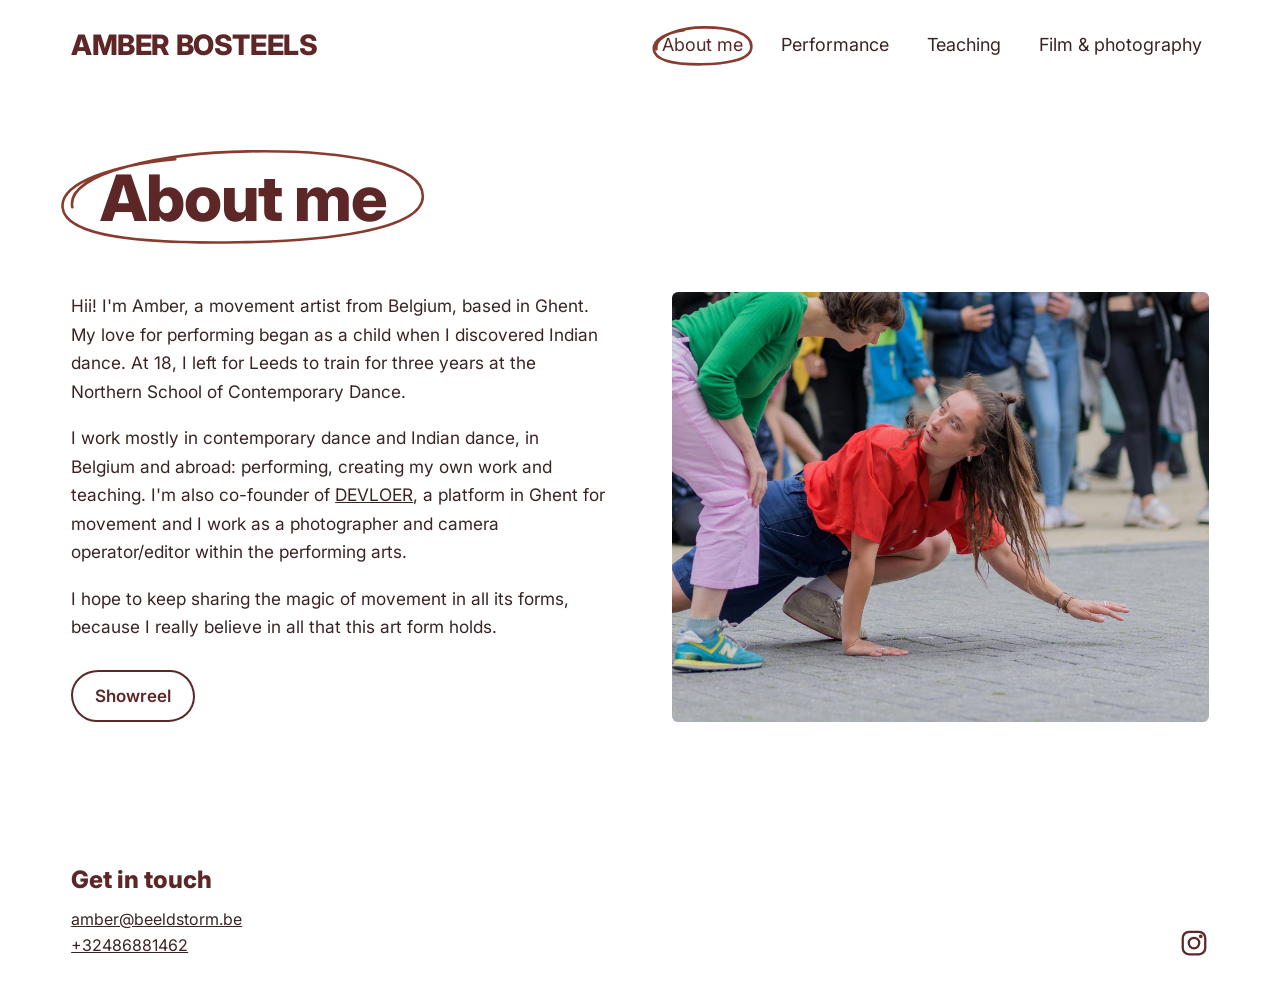
==== commit 25da5c5c: "Add files via upload" ====
--- a/about.html
+++ b/about.html
@@ -5,7 +5,7 @@
   <meta name="viewport" content="width=device-width, initial-scale=1">
   <title>About me | Amber Bosteels</title>
   <meta name="description" content="Amber Bosteels, movement artist, photographer and camera operator/editor based in Ghent, Belgium.">
-  <link rel="stylesheet" href="style.css?v=11">
+  <link rel="stylesheet" href="style.css?v=12">
   <link rel="stylesheet" href="navigation-hover.css?v=1">
 </head>
 <body>
@@ -39,6 +39,7 @@
     <div>
       <h2>Get in touch</h2>
       <p><a href="mailto:amber@beeldstorm.be">amber@beeldstorm.be</a></p>
+    <p><a href="tel:+32486881462">+32486881462</a></p>
     </div>
     <div class="socials">
       <a class="insta" href="https://www.instagram.com/amberbosteels/" target="_blank" rel="noopener" aria-label="Instagram">
--- a/style.css
+++ b/style.css
@@ -236,3 +236,11 @@
 .teach-card h2 .circled.teach-orange::after {
   background-image: url("data:image/svg+xml,%3Csvg xmlns='http://www.w3.org/2000/svg' viewBox='0 0 200 60' preserveAspectRatio='none'%3E%3Cpath d='M186 22C176 6 122 3 88 5 42 8 6 18 8 34c2 17 48 23 94 21 46-2 92-9 90-27-1-12-26-20-58-23' fill='none' stroke='%23d36f2e' stroke-width='2.8' stroke-linecap='round' vector-effect='non-scaling-stroke'/%3E%3C/svg%3E");
 }
+
+
+/* Secondary heading used to group the artist's own performances. */
+.section-title {
+  font-family: var(--hand); font-weight: 800; color: var(--burgundy);
+  font-size: clamp(28px, 3vw, 42px); line-height: 1.12;
+  margin: 0 0 8px; letter-spacing: -.015em;
+}
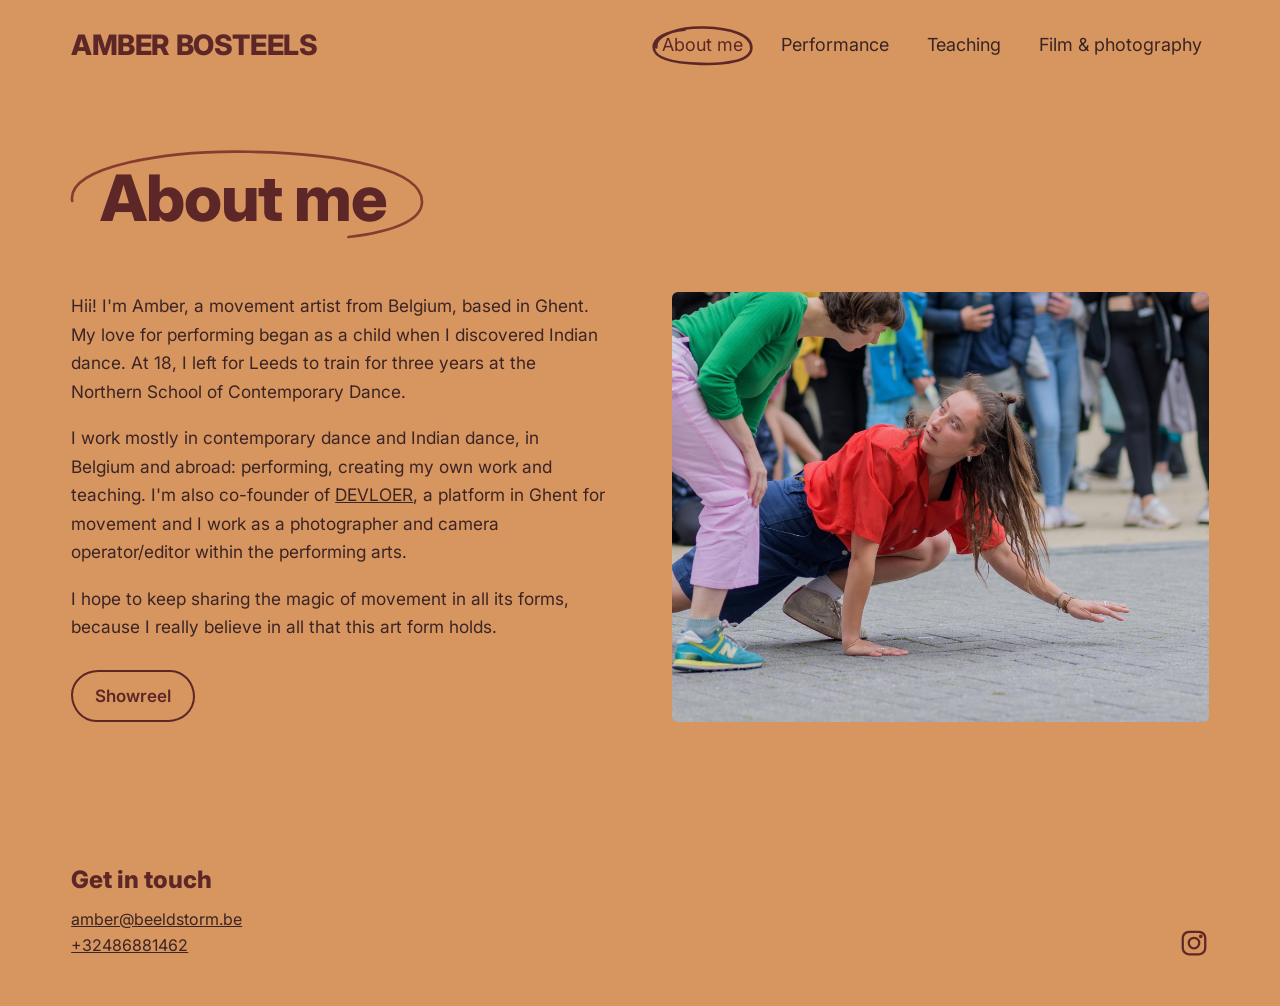
==== commit 85a67a2a: "Add files via upload" ====
--- a/about.html
+++ b/about.html
@@ -1,51 +1,50 @@
 <!doctype html>
 <html lang="en">
 <head>
-  <meta charset="utf-8">
-  <meta name="viewport" content="width=device-width, initial-scale=1">
-  <title>About me | Amber Bosteels</title>
-  <meta name="description" content="Amber Bosteels, movement artist, photographer and camera operator/editor based in Ghent, Belgium.">
-  <link rel="stylesheet" href="style.css?v=12">
-  <link rel="stylesheet" href="navigation-hover.css?v=1">
+<meta charset="utf-8"/>
+<meta content="width=device-width, initial-scale=1" name="viewport"/>
+<title>About me | Amber Bosteels</title>
+<meta content="Amber Bosteels, movement artist, photographer and camera operator/editor based in Ghent, Belgium." name="description"/>
+<link href="style.css?v=15" rel="stylesheet"/>
+<link href="navigation-hover.css?v=2" rel="stylesheet"/>
 </head>
 <body>
-  <header class="site-header">
-    <a class="brand" href="index.html">AMBER BOSTEELS</a>
-    <nav aria-label="Main navigation">
-      <a href="about.html" aria-current="page" class="circled red">About me</a>
-      <a href="performance.html">Performance</a>
-      <a href="teaching.html">Teaching</a>
-      <a href="film.html">Film &amp; photography</a>
-    </nav>
-  </header>
-
-  <main>
-    <section class="page">
-      <h1 class="page-title"><span class="circled red">About me</span></h1>
-      <div class="two-col">
-        <div class="intro">
-          <p>Hii! I'm Amber, a movement artist from Belgium, based in Ghent. My love for performing began as a child when I discovered Indian dance. At 18, I left for Leeds to train for three years at the Northern School of Contemporary Dance.</p>
-          <p>I work mostly in contemporary dance and Indian dance, in Belgium and abroad: performing, creating my own work and teaching. I'm also co-founder of <a href="https://www.instagram.com/devloer.broei/" target="_blank" rel="noopener">DEVLOER</a>, a platform in Ghent for movement and I work as a photographer and camera operator/editor within the performing arts.</p>
-          <p>I hope to keep sharing the magic of movement in all its forms, because I really believe in all that this art form holds.</p>
-          <div class="buttons">
-            <a class="button" href="https://vimeo.com/1131301083" target="_blank" rel="noopener">Showreel</a>
-          </div>
-        </div>
-        <img src="img/about.jpg" alt="Amber Bosteels">
-      </div>
-    </section>
-  </main>
-  <footer>
-    <div>
-      <h2>Get in touch</h2>
-      <p><a href="mailto:amber@beeldstorm.be">amber@beeldstorm.be</a></p>
-    <p><a href="tel:+32486881462">+32486881462</a></p>
-    </div>
-    <div class="socials">
-      <a class="insta" href="https://www.instagram.com/amberbosteels/" target="_blank" rel="noopener" aria-label="Instagram">
-        <svg viewBox="0 0 24 24" width="30" height="30" fill="none" stroke="currentColor" stroke-width="1.8" stroke-linecap="round" stroke-linejoin="round" aria-hidden="true"><rect x="3" y="3" width="18" height="18" rx="5"/><circle cx="12" cy="12" r="4.2"/><circle cx="17.4" cy="6.6" r=".6" fill="currentColor"/></svg>
-      </a>
-    </div>
-  </footer>
+<header class="site-header">
+<a class="brand" href="index.html">AMBER BOSTEELS</a>
+<nav aria-label="Main navigation">
+<a aria-current="page" class="circled red" href="about.html">About me<svg aria-hidden="true" class="circle-draw" preserveAspectRatio="none" viewBox="0 0 200 60"><path d="M12 33C9 13 62 4 104 5c48 1 90 10 89 29-1 19-52 23-96 22C49 55 8 50 7 33 6 19 34 10 66 8" pathLength="1"></path></svg></a>
+<a class="nav-circle-link" href="performance.html">Performance<svg aria-hidden="true" class="circle-draw" preserveAspectRatio="none" viewBox="0 0 200 60"><path d="M20 40C2 26 36 6 98 5c56-1 98 11 95 29-3 17-58 22-104 21C40 54 4 46 9 30 13 17 44 9 80 7" pathLength="1"></path></svg></a>
+<a class="nav-circle-link" href="teaching.html">Teaching<svg aria-hidden="true" class="circle-draw" preserveAspectRatio="none" viewBox="0 0 200 60"><path d="M20 40C2 26 36 6 98 5c56-1 98 11 95 29-3 17-58 22-104 21C40 54 4 46 9 30 13 17 44 9 80 7" pathLength="1"></path></svg></a>
+<a class="nav-circle-link" href="film.html">Film &amp; photography<svg aria-hidden="true" class="circle-draw" preserveAspectRatio="none" viewBox="0 0 200 60"><path d="M20 40C2 26 36 6 98 5c56-1 98 11 95 29-3 17-58 22-104 21C40 54 4 46 9 30 13 17 44 9 80 7" pathLength="1"></path></svg></a>
+</nav>
+</header>
+<main>
+<section class="page">
+<h1 class="page-title"><span class="circled red">About me<svg aria-hidden="true" class="circle-draw" preserveAspectRatio="none" viewBox="0 0 200 60"><path d="M12 33C9 13 62 4 104 5c48 1 90 10 89 29-1 19-52 23-96 22C49 55 8 50 7 33 6 19 34 10 66 8" pathLength="1"></path></svg></span></h1>
+<div class="two-col">
+<div class="intro">
+<p>Hii! I'm Amber, a movement artist from Belgium, based in Ghent. My love for performing began as a child when I discovered Indian dance. At 18, I left for Leeds to train for three years at the Northern School of Contemporary Dance.</p>
+<p>I work mostly in contemporary dance and Indian dance, in Belgium and abroad: performing, creating my own work and teaching. I'm also co-founder of <a href="https://www.instagram.com/devloer.broei/" rel="noopener" target="_blank">DEVLOER</a>, a platform in Ghent for movement and I work as a photographer and camera operator/editor within the performing arts.</p>
+<p>I hope to keep sharing the magic of movement in all its forms, because I really believe in all that this art form holds.</p>
+<div class="buttons">
+<a class="button" href="https://vimeo.com/1131301083" rel="noopener" target="_blank">Showreel</a>
+</div>
+</div>
+<img alt="Amber Bosteels" src="img/about.jpg"/>
+</div>
+</section>
+</main>
+<footer>
+<div>
+<h2>Get in touch</h2>
+<p><a href="mailto:amber@beeldstorm.be">amber@beeldstorm.be</a></p>
+<p><a href="tel:+32486881462">+32486881462</a></p>
+</div>
+<div class="socials">
+<a aria-label="Instagram" class="insta" href="https://www.instagram.com/amberbosteels/" rel="noopener" target="_blank">
+<svg aria-hidden="true" fill="none" height="30" stroke="currentColor" stroke-linecap="round" stroke-linejoin="round" stroke-width="1.8" viewbox="0 0 24 24" width="30"><rect height="18" rx="5" width="18" x="3" y="3"></rect><circle cx="12" cy="12" r="4.2"></circle><circle cx="17.4" cy="6.6" fill="currentColor" r=".6"></circle></svg>
+</a>
+</div>
+</footer>
 </body>
 </html>
--- a/style.css
+++ b/style.css
@@ -1,8 +1,8 @@
 @import url('https://fonts.googleapis.com/css2?family=Inter:wght@400;500;600;800&display=swap');
 
 :root {
-  --paper: #ffffff;
-  --card: #f7f1e4;
+  --paper: #D79560;
+  --card: #E4A97E;
   --ink: #3a2424;
   --soft: #6a4545;
   --line: rgba(93, 39, 39, .18);
@@ -29,20 +29,61 @@
 img { display: block; width: 100%; height: auto; }
 a:focus-visible { outline: 3px solid var(--rust); outline-offset: 4px; border-radius: 4px; }
 
-/* Hand-drawn circle */
-.circled { position: relative; display: inline-block; padding: .15em .45em; z-index: 0; }
-.circled::after {
-  content: ""; position: absolute; z-index: -1;
-  inset: -.18em -.3em -.12em -.35em;
-  background: center / 100% 100% no-repeat;
-  transform: rotate(-2deg);
+/* Hand-drawn circles: inline SVG paths are revealed as if drawn by hand. */
+.circled {
+  position: relative;
+  display: inline-block;
+  padding: .15em .45em;
+  isolation: isolate;
+}
+.circle-draw {
+  position: absolute;
+  z-index: -1;
+  left: -.35em;
+  top: -.18em;
+  width: calc(100% + .65em);
+  height: calc(100% + .3em);
+  overflow: visible;
   pointer-events: none;
 }
-.circled.red::after { background-image: url("data:image/svg+xml,%3Csvg xmlns='http://www.w3.org/2000/svg' viewBox='0 0 200 60' preserveAspectRatio='none'%3E%3Cpath d='M12 33C9 13 62 4 104 5c48 1 90 10 89 29-1 19-52 23-96 22C49 55 8 50 7 33 6 19 34 10 66 8' fill='none' stroke='%23883c2f' stroke-width='2.6' stroke-linecap='round' vector-effect='non-scaling-stroke'/%3E%3C/svg%3E"); }
-.circled.blue::after { background-image: url("data:image/svg+xml,%3Csvg xmlns='http://www.w3.org/2000/svg' viewBox='0 0 200 60' preserveAspectRatio='none'%3E%3Cpath d='M186 22C176 6 122 3 88 5 42 8 6 18 8 34c2 17 48 23 94 21 46-2 92-9 90-27-1-12-26-20-58-23' fill='none' stroke='%235d2727' stroke-width='2.6' stroke-linecap='round' vector-effect='non-scaling-stroke'/%3E%3C/svg%3E"); }
-.circled.yellow::after { background-image: url("data:image/svg+xml,%3Csvg xmlns='http://www.w3.org/2000/svg' viewBox='0 0 200 60' preserveAspectRatio='none'%3E%3Cpath d='M20 40C2 26 36 6 98 5c56-1 98 11 95 29-3 17-58 22-104 21C40 54 4 46 9 30 13 17 44 9 80 7' fill='none' stroke='%23a45f53' stroke-width='2.6' stroke-linecap='round' vector-effect='non-scaling-stroke'/%3E%3C/svg%3E"); }
-.circled.cream::after { background-image: url("data:image/svg+xml,%3Csvg xmlns='http://www.w3.org/2000/svg' viewBox='0 0 200 60' preserveAspectRatio='none'%3E%3Cpath d='M20 40C2 26 36 6 98 5c56-1 98 11 95 29-3 17-58 22-104 21C40 54 4 46 9 30 13 17 44 9 80 7' fill='none' stroke='%23f4ebd7' stroke-width='3.4' stroke-linecap='round' vector-effect='non-scaling-stroke'/%3E%3C/svg%3E"); }
-.circled.green::after { background-image: url("data:image/svg+xml,%3Csvg xmlns='http://www.w3.org/2000/svg' viewBox='0 0 200 60' preserveAspectRatio='none'%3E%3Cpath d='M30 10C68 2 156 2 188 22c14 16-30 33-90 34C46 57 6 48 8 31 10 16 50 8 92 6' fill='none' stroke='%232f5a4a' stroke-width='2.6' stroke-linecap='round' vector-effect='non-scaling-stroke'/%3E%3C/svg%3E"); }
+.circle-draw path {
+  fill: none;
+  stroke: var(--circle-color, var(--burgundy));
+  stroke-width: 2.6;
+  stroke-linecap: round;
+  stroke-linejoin: round;
+  vector-effect: non-scaling-stroke;
+  stroke-dasharray: 1;
+  stroke-dashoffset: 1;
+}
+.circled.red { --circle-color: #883c2f; }
+.circled.blue { --circle-color: #5d2727; }
+.circled.yellow { --circle-color: #a45f53; }
+.circled.cream { --circle-color: #f4ebd7; }
+.circled.green { --circle-color: #2f5a4a; }
+.circled.teach-rose { --circle-color: #c74758; }
+.circled.teach-blue { --circle-color: #2d83b5; }
+.circled.teach-gold { --circle-color: #c18b19; }
+.circled.teach-green { --circle-color: #2f805d; }
+.circled.teach-purple { --circle-color: #8253b6; }
+.circled.teach-orange { --circle-color: #d36f2e; }
+@keyframes draw-circle {
+  from { stroke-dashoffset: 1; }
+  to { stroke-dashoffset: 0; }
+}
+/* Headings draw their outline when the page appears; hovering can redraw it. */
+.page-title .circle-draw path,
+.section-title .circle-draw path,
+.teach-card h2 .circle-draw path {
+  animation: draw-circle .9s cubic-bezier(.55,.05,.25,1) .18s both;
+}
+.circled:hover > .circle-draw path,
+.circled:focus-visible > .circle-draw path {
+  animation: draw-circle .9s cubic-bezier(.55,.05,.25,1) both;
+}
+@media (prefers-reduced-motion: reduce) {
+  .circle-draw path { stroke-dashoffset: 0; animation: none !important; }
+}
 
 /* Header */
 .site-header {
@@ -201,11 +242,11 @@
   padding: 0 16px;
 }
 .banner-title .circled { padding: .12em .4em; }
-.banner-title .circled::after { inset: -.12em -.2em -.08em -.25em; }
+.banner-title .circled .circle-draw { left: -.25em; top: -.12em; width: calc(100% + .45em); height: calc(100% + .2em); }
 .banner-film svg { position: absolute; z-index: 1; width: clamp(110px, 16vw, 220px); opacity: .22; right: 8%; top: 50%; transform: translateY(-50%) rotate(-6deg); }
 .banner-film::before { display: none; }
 .banners + *, main:has(.banners) + footer { margin-top: 0; }
-@media (max-width: 640px) { .banner-title .circled::after { inset: -.2em -.15em -.12em -.2em; } }
+@media (max-width: 640px) { .banner-title .circled .circle-draw { left: -.2em; top: -.2em; width: calc(100% + .35em); height: calc(100% + .32em); } }
 
 /* Palette and navigation refinements */
 .brand, .page-title, .theme h2, .work h2, .teach-card h2, footer h2 { color: var(--burgundy); }
@@ -217,30 +258,95 @@
 .socials .insta:hover { color: var(--rust); }
 
 
-/* Each Teaching style gets its own hand-drawn circle colour. */
-.teach-card h2 .circled.teach-rose::after {
-  background-image: url("data:image/svg+xml,%3Csvg xmlns='http://www.w3.org/2000/svg' viewBox='0 0 200 60' preserveAspectRatio='none'%3E%3Cpath d='M12 33C9 13 62 4 104 5c48 1 90 10 89 29-1 19-52 23-96 22C49 55 8 50 7 33 6 19 34 10 66 8' fill='none' stroke='%23c74758' stroke-width='2.8' stroke-linecap='round' vector-effect='non-scaling-stroke'/%3E%3C/svg%3E");
-}
-.teach-card h2 .circled.teach-blue::after {
-  background-image: url("data:image/svg+xml,%3Csvg xmlns='http://www.w3.org/2000/svg' viewBox='0 0 200 60' preserveAspectRatio='none'%3E%3Cpath d='M186 22C176 6 122 3 88 5 42 8 6 18 8 34c2 17 48 23 94 21 46-2 92-9 90-27-1-12-26-20-58-23' fill='none' stroke='%232d83b5' stroke-width='2.8' stroke-linecap='round' vector-effect='non-scaling-stroke'/%3E%3C/svg%3E");
-}
-.teach-card h2 .circled.teach-gold::after {
-  background-image: url("data:image/svg+xml,%3Csvg xmlns='http://www.w3.org/2000/svg' viewBox='0 0 200 60' preserveAspectRatio='none'%3E%3Cpath d='M20 40C2 26 36 6 98 5c56-1 98 11 95 29-3 17-58 22-104 21C40 54 4 46 9 30 13 17 44 9 80 7' fill='none' stroke='%23c18b19' stroke-width='2.8' stroke-linecap='round' vector-effect='non-scaling-stroke'/%3E%3C/svg%3E");
-}
-.teach-card h2 .circled.teach-green::after {
-  background-image: url("data:image/svg+xml,%3Csvg xmlns='http://www.w3.org/2000/svg' viewBox='0 0 200 60' preserveAspectRatio='none'%3E%3Cpath d='M30 10C68 2 156 2 188 22c14 16-30 33-90 34C46 57 6 48 8 31 10 16 50 8 92 6' fill='none' stroke='%232f805d' stroke-width='2.8' stroke-linecap='round' vector-effect='non-scaling-stroke'/%3E%3C/svg%3E");
-}
-.teach-card h2 .circled.teach-purple::after {
-  background-image: url("data:image/svg+xml,%3Csvg xmlns='http://www.w3.org/2000/svg' viewBox='0 0 200 60' preserveAspectRatio='none'%3E%3Cpath d='M12 33C9 13 62 4 104 5c48 1 90 10 89 29-1 19-52 23-96 22C49 55 8 50 7 33 6 19 34 10 66 8' fill='none' stroke='%238253b6' stroke-width='2.8' stroke-linecap='round' vector-effect='non-scaling-stroke'/%3E%3C/svg%3E");
-}
-.teach-card h2 .circled.teach-orange::after {
-  background-image: url("data:image/svg+xml,%3Csvg xmlns='http://www.w3.org/2000/svg' viewBox='0 0 200 60' preserveAspectRatio='none'%3E%3Cpath d='M186 22C176 6 122 3 88 5 42 8 6 18 8 34c2 17 48 23 94 21 46-2 92-9 90-27-1-12-26-20-58-23' fill='none' stroke='%23d36f2e' stroke-width='2.8' stroke-linecap='round' vector-effect='non-scaling-stroke'/%3E%3C/svg%3E");
-}
-
-
 /* Secondary heading used to group the artist's own performances. */
 .section-title {
   font-family: var(--hand); font-weight: 800; color: var(--burgundy);
   font-size: clamp(28px, 3vw, 42px); line-height: 1.12;
   margin: 0 0 8px; letter-spacing: -.015em;
 }
+
+
+/* Mobile homepage refinement: clearer navigation and a more readable contact footer. */
+@media (max-width: 640px) {
+  body.home .site-header {
+    gap: 15px;
+    padding: 24px 18px 18px;
+  }
+  body.home .brand {
+    font-size: clamp(27px, 7.2vw, 36px);
+    line-height: 1.08;
+    letter-spacing: .01em;
+  }
+  body.home nav {
+    display: grid;
+    grid-template-columns: repeat(2, max-content);
+    justify-content: center;
+    justify-items: center;
+    column-gap: clamp(18px, 6vw, 30px);
+    row-gap: 6px;
+    font-size: 15px;
+    line-height: 1.35;
+  }
+  body.home nav a {
+    padding: 5px 2px;
+    text-align: center;
+  }
+  body.home .hero {
+    max-width: none;
+    padding: 0;
+    margin-bottom: 0;
+  }
+  body.home .hero a { display: block; }
+  body.home .hero picture { display: block; width: 100%; }
+  body.home .hero img {
+    display: block;
+    width: 100%;
+    height: auto;
+    min-height: 0;
+    max-height: none;
+    object-fit: contain;
+    object-position: center center;
+  }
+  body.home footer {
+    width: 100%;
+    max-width: none;
+    margin: 30px auto 0;
+    padding: 24px 22px calc(26px + env(safe-area-inset-bottom, 0px));
+    display: grid;
+    grid-template-columns: minmax(0, 1fr);
+    justify-items: center;
+    gap: 13px;
+    background: var(--card);
+    text-align: center;
+  }
+  body.home footer h2 {
+    font-size: 23px;
+    line-height: 1.2;
+    margin: 0 0 7px;
+  }
+  body.home footer p {
+    font-size: 16px;
+    line-height: 1.55;
+    overflow-wrap: anywhere;
+  }
+  body.home footer p + p { margin-top: 3px; }
+  body.home footer a { text-underline-offset: 4px; }
+  body.home .socials {
+    justify-content: center;
+    align-items: center;
+    gap: 20px;
+  }
+  body.home .socials .insta svg {
+    width: 32px;
+    height: 32px;
+  }
+}
+
+
+/* Terracotta palette refinement: the page canvas is the same warm colour on every page. */
+body { background-color: var(--paper); }
+
+/* Keep the homepage mobile hero genuinely portrait rather than enlarging/cropping the wide image. */
+@media (max-width: 640px) {
+  body.home .hero { background: var(--paper); }
+}
--- a/navigation-hover.css
+++ b/navigation-hover.css
@@ -1,54 +1,36 @@
-/* Navigation hover circles + slightly larger navigation labels.
-   Link this stylesheet after style.css on every page. */
+/* Navigation: outlined circles are inline SVG paths, drawn progressively on hover. */
 .site-header nav {
   gap: 8px 24px;
   font-size: clamp(18px, 1.35vw, 20px);
 }
-
 .site-header nav a {
   position: relative;
   display: inline-block;
   padding: 5px 7px;
   isolation: isolate;
   transition: color .2s ease;
+  text-decoration: none;
 }
-
-.site-header nav a::after {
-  content: "";
-  position: absolute;
-  z-index: -1;
-  inset: -1px -5px -2px -5px;
-  background: center / 100% 100% no-repeat url("data:image/svg+xml,%3Csvg xmlns='http://www.w3.org/2000/svg' viewBox='0 0 200 60' preserveAspectRatio='none'%3E%3Cpath d='M20 40C2 26 36 6 98 5c56-1 98 11 95 29-3 17-58 22-104 21C40 54 4 46 9 30 13 17 44 9 80 7' fill='none' stroke='%235d2727' stroke-width='2.6' stroke-linecap='round' vector-effect='non-scaling-stroke'/%3E%3C/svg%3E");
-  opacity: 0;
-  transform: rotate(-2deg) scale(.96);
-  transition: opacity .2s ease, transform .2s ease;
-  pointer-events: none;
-}
-
 .site-header nav a:hover,
 .site-header nav a:focus-visible,
 .site-header nav a[aria-current="page"] {
   color: var(--burgundy, #5d2727);
 }
-
-.site-header nav a:hover::after,
-.site-header nav a:focus-visible::after,
-.site-header nav a[aria-current="page"]::after {
-  opacity: 1;
-  transform: rotate(-2deg) scale(1);
+.site-header nav a .circle-draw {
+  left: -5px;
+  top: -1px;
+  width: calc(100% + 10px);
+  height: calc(100% + 3px);
 }
-
-/* Keep navigation easy to use on smaller screens too. */
+.site-header nav a .circle-draw path { stroke: var(--burgundy, #5d2727); }
+.site-header nav a:hover .circle-draw path,
+.site-header nav a:focus-visible .circle-draw path,
+.site-header nav a[aria-current="page"] .circle-draw path {
+  animation: draw-circle .85s cubic-bezier(.55,.05,.25,1) forwards;
+}
 @media (max-width: 640px) {
-  .site-header nav {
-    gap: 7px 14px;
-    font-size: 17px;
-  }
+  .site-header nav { gap: 7px 14px; font-size: 17px; }
 }
-
 @media (prefers-reduced-motion: reduce) {
-  .site-header nav a,
-  .site-header nav a::after {
-    transition: none;
-  }
+  .site-header nav a, .site-header nav a .circle-draw path { transition: none; animation: none !important; stroke-dashoffset: 0; }
 }
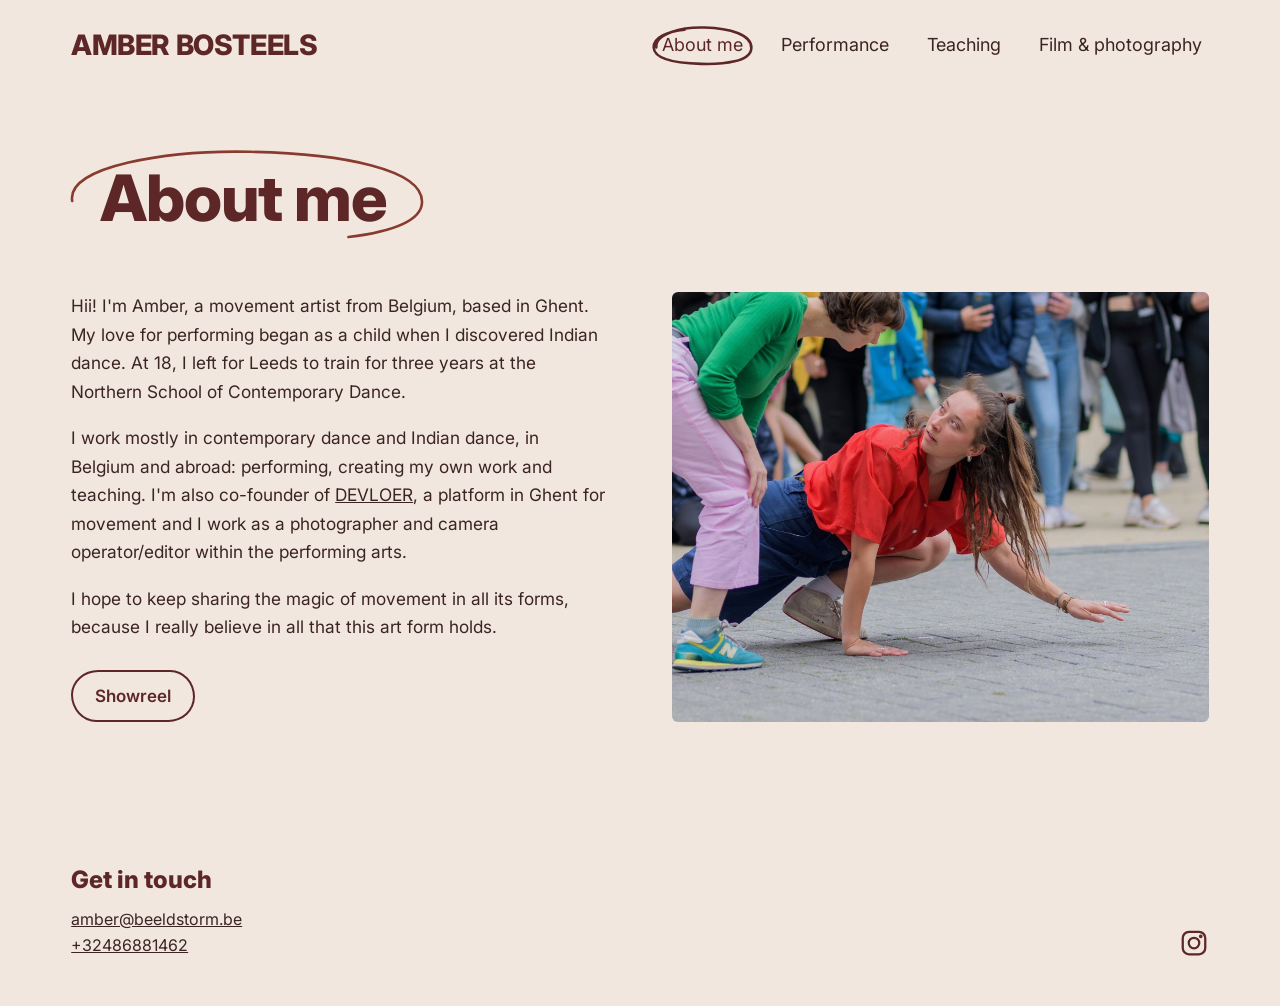
==== commit 1f176858: "Add files via upload" ====
--- a/about.html
+++ b/about.html
@@ -5,8 +5,8 @@
 <meta content="width=device-width, initial-scale=1" name="viewport"/>
 <title>About me | Amber Bosteels</title>
 <meta content="Amber Bosteels, movement artist, photographer and camera operator/editor based in Ghent, Belgium." name="description"/>
-<link href="style.css?v=15" rel="stylesheet"/>
-<link href="navigation-hover.css?v=2" rel="stylesheet"/>
+<link href="style.css?v=16" rel="stylesheet"/>
+<link href="navigation-hover.css?v=3" rel="stylesheet"/>
 </head>
 <body>
 <header class="site-header">
--- a/style.css
+++ b/style.css
@@ -1,11 +1,11 @@
 @import url('https://fonts.googleapis.com/css2?family=Inter:wght@400;500;600;800&display=swap');
 
 :root {
-  --paper: #D79560;
-  --card: #E4A97E;
+  --paper: #F2E7DF;
+  --card: #E8D2C4;
   --ink: #3a2424;
   --soft: #6a4545;
-  --line: rgba(93, 39, 39, .18);
+  --line: rgba(93, 39, 39, .14);
   --burgundy: #5d2727;
   --rust: #883c2f;
   --rose: #a45f53;
@@ -350,3 +350,120 @@
 @media (max-width: 640px) {
   body.home .hero { background: var(--paper); }
 }
+
+
+/* Version 9: softer cream-terracotta palette and a balanced mobile homepage. */
+:root {
+  --paper: #F2E7DF;
+  --card: #E8D2C4;
+  --line: rgba(93, 39, 39, .14);
+}
+
+@media (max-width: 640px) {
+  /* Place the complete navigation over the top of the portrait photograph. */
+  body.home .site-header {
+    position: absolute;
+    z-index: 10;
+    top: 0;
+    left: 0;
+    right: 0;
+    width: 100%;
+    max-width: none;
+    margin: 0;
+    padding: calc(18px + env(safe-area-inset-top, 0px)) 18px 14px;
+    display: flex;
+    flex-direction: column;
+    align-items: center;
+    justify-content: flex-start;
+    gap: 12px;
+    background: transparent;
+    text-align: center;
+  }
+  body.home .site-header .brand {
+    color: #fff;
+    font-size: clamp(25px, 6.5vw, 32px);
+    line-height: 1;
+    letter-spacing: .01em;
+    text-shadow: 0 1px 8px rgba(0, 0, 0, .45);
+  }
+  body.home .site-header nav {
+    display: grid;
+    grid-template-columns: repeat(2, minmax(0, 1fr));
+    align-items: center;
+    justify-items: stretch;
+    width: min(100%, 370px);
+    margin: 0 auto;
+    gap: 7px 14px;
+    font-size: clamp(15px, 3.8vw, 17px);
+    line-height: 1.25;
+  }
+  body.home .site-header nav a {
+    display: inline-flex;
+    min-height: 32px;
+    align-items: center;
+    justify-content: center;
+    padding: 4px 5px;
+    color: #fff;
+    text-align: center;
+    white-space: normal;
+    text-shadow: 0 1px 8px rgba(0, 0, 0, .55);
+  }
+  body.home .site-header nav a .circle-draw path {
+    stroke: #fff;
+  }
+  body.home .hero {
+    width: 100%;
+    max-width: none;
+    margin: 0;
+    padding: 0;
+    background: transparent;
+  }
+  body.home .hero > a,
+  body.home .hero picture {
+    display: block;
+    width: 100%;
+    margin: 0;
+  }
+  body.home .hero img {
+    display: block;
+    width: 100%;
+    height: auto;
+    min-height: 0;
+    max-height: none;
+    object-fit: contain;
+    object-position: center center;
+    border-radius: 0;
+  }
+  /* The contact colour starts immediately at the bottom edge of the photo. */
+  body.home footer {
+    width: 100%;
+    max-width: none;
+    margin: 0;
+    padding: 24px 22px calc(26px + env(safe-area-inset-bottom, 0px));
+    display: grid;
+    grid-template-columns: minmax(0, 1fr);
+    justify-items: center;
+    gap: 13px;
+    background: var(--card);
+    text-align: center;
+  }
+  body.home footer h2 {
+    color: var(--burgundy);
+    font-size: 22px;
+    line-height: 1.2;
+    margin: 0 0 7px;
+  }
+  body.home footer p {
+    font-size: 16px;
+    line-height: 1.55;
+    overflow-wrap: anywhere;
+  }
+  body.home footer p + p { margin-top: 3px; }
+  body.home footer a { text-underline-offset: 4px; }
+  body.home .socials {
+    justify-content: center;
+    align-items: center;
+    gap: 20px;
+  }
+  body.home .socials .insta svg { width: 30px; height: 30px; }
+}
--- a/navigation-hover.css
+++ b/navigation-hover.css
@@ -1,4 +1,4 @@
-/* Navigation: outlined circles are inline SVG paths, drawn progressively on hover. */
+/* Mobile overlay navigation + progressive hand-drawn circle animation. */
 .site-header nav {
   gap: 8px 24px;
   font-size: clamp(18px, 1.35vw, 20px);
